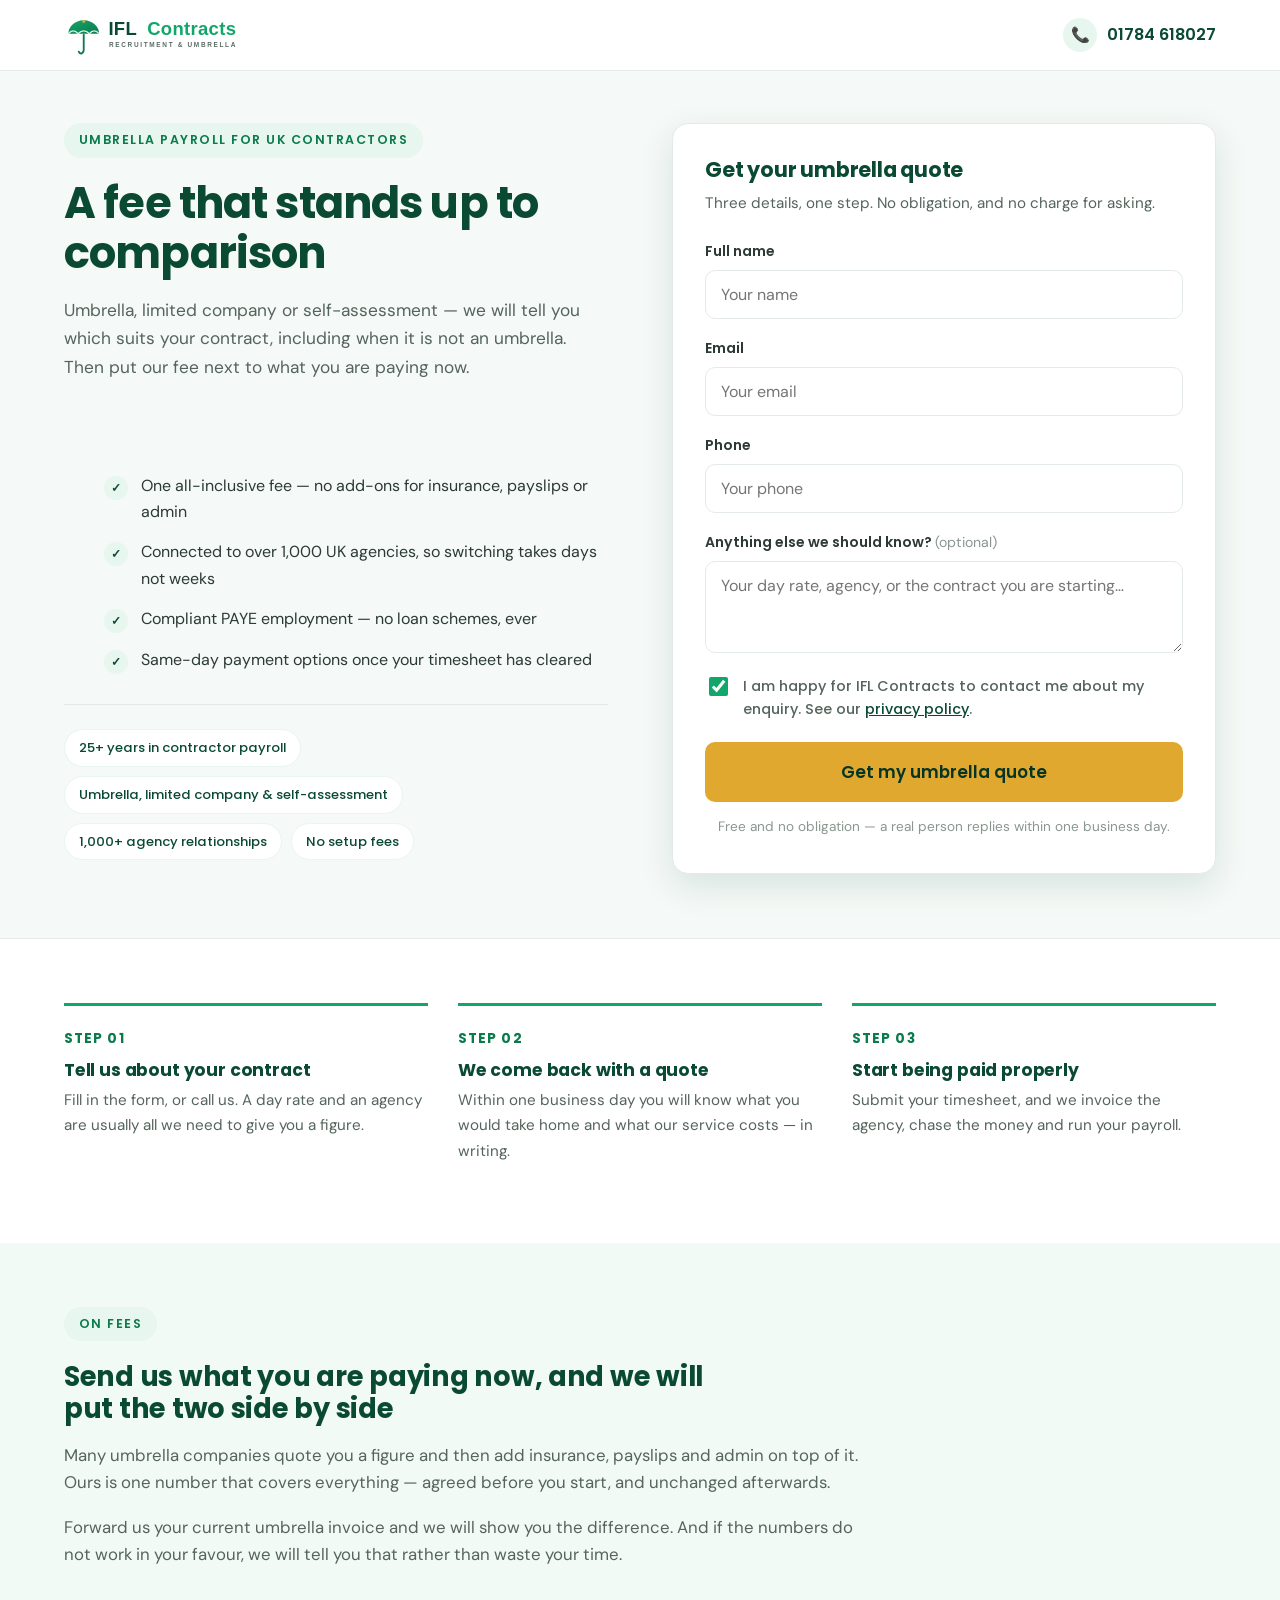
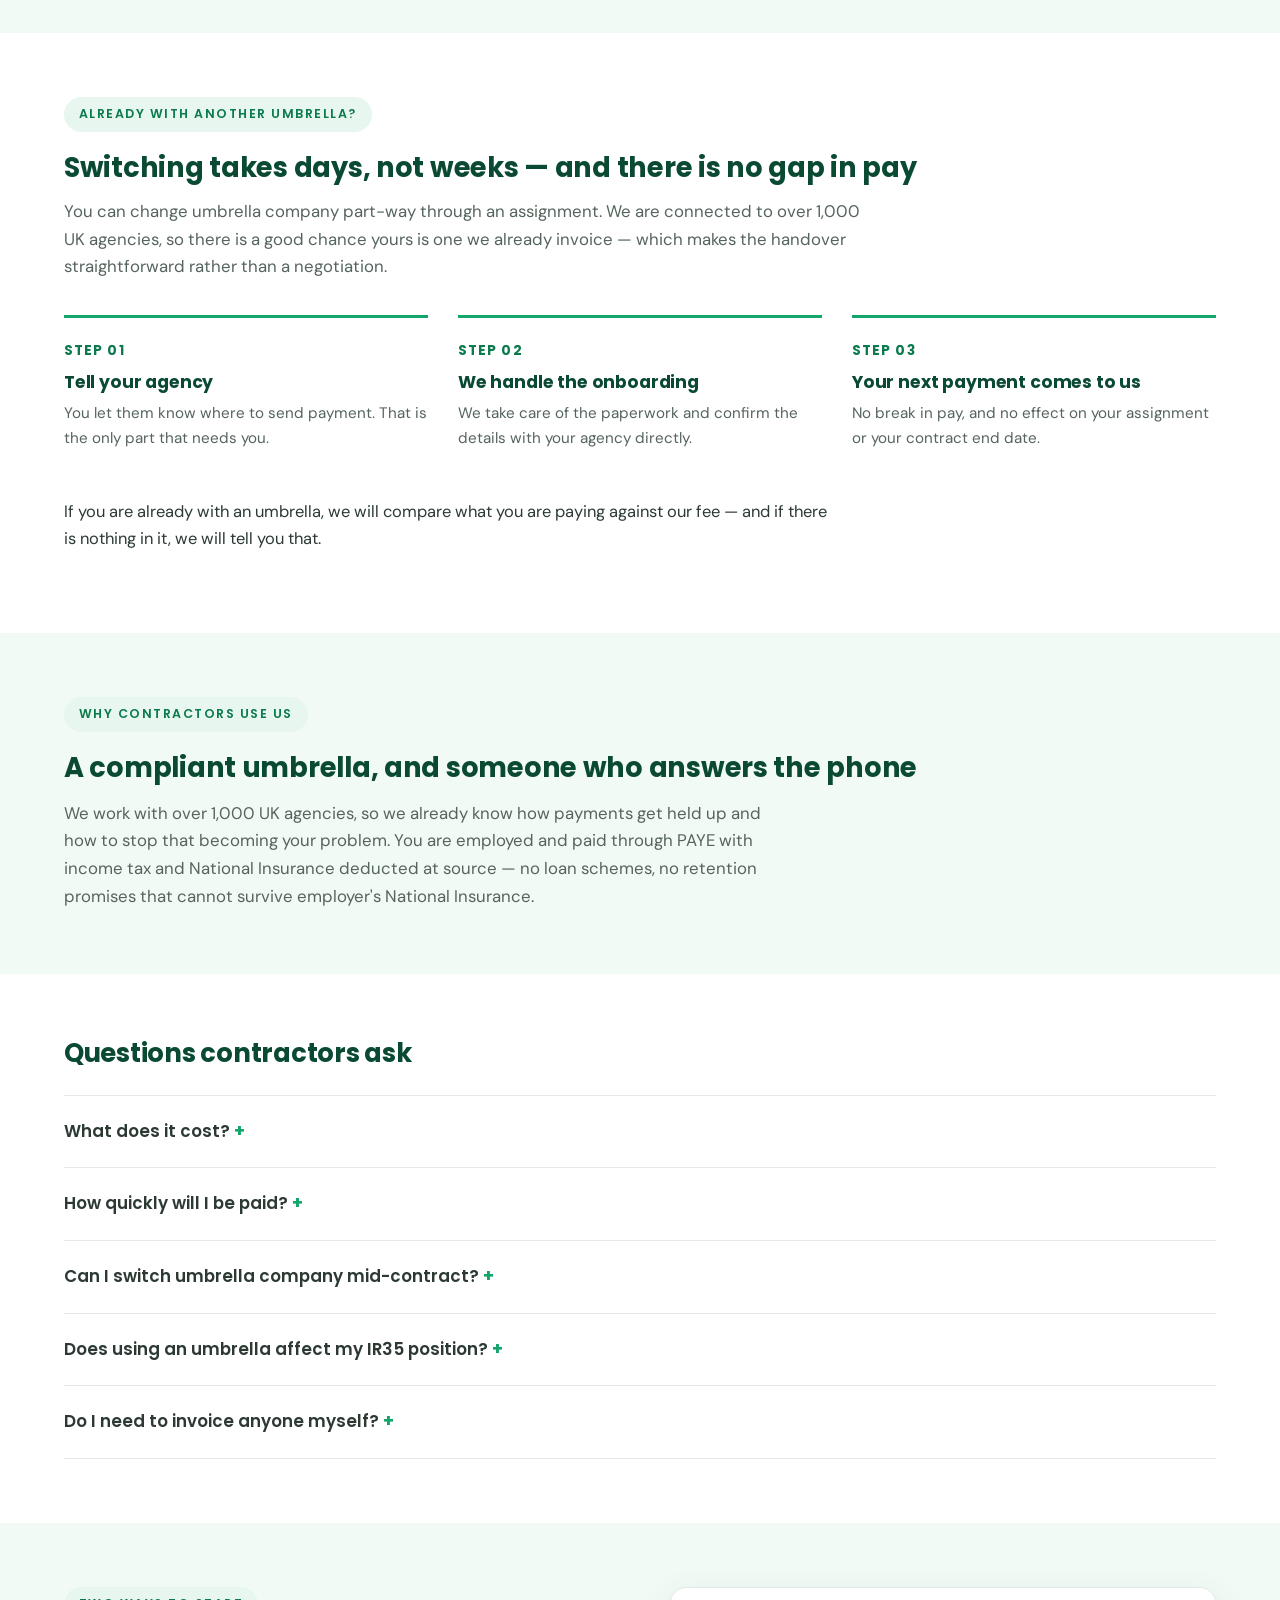
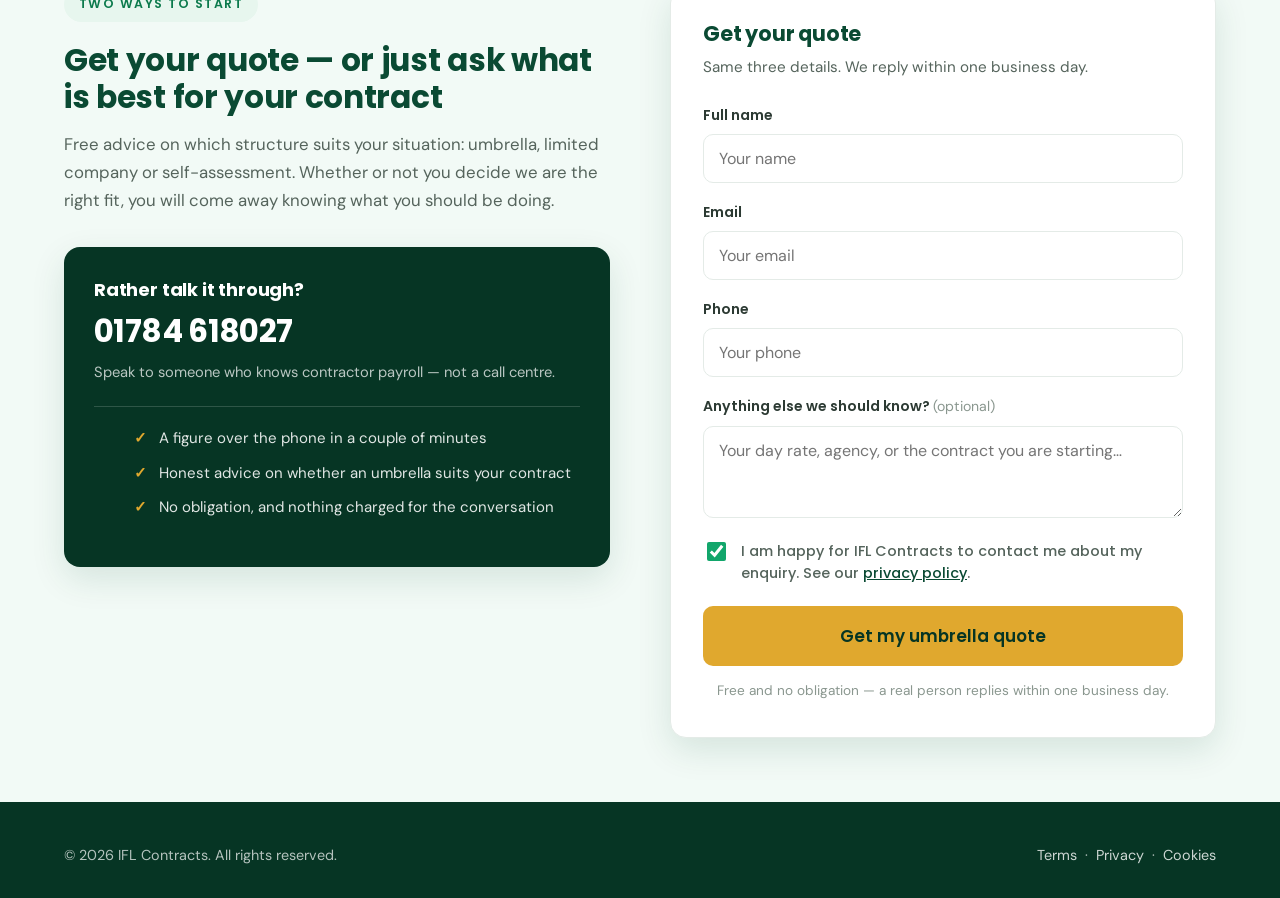
==== quote/index.html @ fcea653a "Landing page: flatten form markup to match Find Umbrella wizard (labels and inputs as direct childre" ====
<!DOCTYPE html>
<html lang="en-GB">
<head>
  <meta charset="UTF-8">
  <!-- Google tag (gtag.js) -->
  <script async src="https://www.googletagmanager.com/gtag/js?id=AW-18496074339"></script>
  <script>
    window.dataLayer = window.dataLayer || [];
    function gtag(){dataLayer.push(arguments);}
    gtag('js', new Date());
    gtag('config', 'AW-18496074339');
  </script>
  <meta name="viewport" content="width=device-width, initial-scale=1.0">
  <title>Get a Quote | Umbrella Payroll for Contractors | IFL Contracts</title>
  <meta name="description" content="Get a free quote for compliant umbrella payroll. Tell us about your contract and we will come back to you within one business day.">
  <!-- Paid-search landing page: kept out of the organic index so it does not
       compete with the main site, and so ad traffic is never mixed with organic. -->
  <meta name="robots" content="noindex, follow">
  <link rel="icon" href="../images/favicon.svg" type="image/svg+xml">
  <link rel="preconnect" href="https://fonts.googleapis.com">
  <link rel="preconnect" href="https://fonts.gstatic.com" crossorigin>
  <link href="https://fonts.googleapis.com/css2?family=Poppins:wght@400;500;600;700&family=DM+Sans:wght@400;500;600;700&display=swap" rel="stylesheet">
  <link rel="stylesheet" href="../css/style.css">
  <link rel="stylesheet" href="../css/quote.css">
</head>
<body>

<!-- ===== Minimal header — logo and phone only, no nav ===== -->
<header class="lp-header">
  <div class="container">
    <a href="../" aria-label="IFL Contracts">
      <img src="../images/logo.svg" alt="IFL Contracts">
    </a>
    <a href="tel:+441784618027" class="lp-call">
      <span class="dot">📞</span> 01784 618027
    </a>
  </div>
</header>

<!-- ===== Hero: copy + form ===== -->
<section class="lp-hero">
  <div class="container">

    <div class="lp-copy">
      <span class="lp-eyebrow">Umbrella payroll for UK contractors</span>
      <h1>A fee that stands up to comparison</h1>
      <p class="lp-sub">Umbrella, limited company or self-assessment — we will tell you which suits your contract, including when it is not an umbrella. Then put our fee next to what you are paying now.</p>
    </div>

    <div class="lp-form-col">
      <div class="lp-form-card">

        <div class="enq-error lp-hide" role="alert"></div>

        <div class="lp-success lp-hide" role="status">
          <div class="mark">✓</div>
          <h2>Thanks — we have got it</h2>
          <p>One of our team will be in touch within one business day with your quote.</p>
          <div class="lp-success-call">
            Need an answer sooner?<br>
            <a href="tel:+441784618027" style="font-weight:700; color:var(--green-dark);">01784 618027</a>
          </div>
        </div>

        <div class="lp-fallback lp-hide">
          <h3>Call us instead — it is quicker</h3>
          <p>We are available now and can give you a figure over the phone in a couple of minutes.</p>
          <a href="tel:+441784618027" class="lp-fallback-call">01784 618027</a>
          <p style="margin-bottom:0;"><a href="mailto:info@iflcontracts.co.uk">info@iflcontracts.co.uk</a></p>
        </div>

        <form class="enq-form" method="POST" autocomplete="on" novalidate>
          <h2>Get your umbrella quote</h2>
          <p class="lp-form-sub">Three details, one step. No obligation, and no charge for asking.</p>

          <label class="enq-label" for="q-name">Full name</label>
          <input class="enq-input" id="q-name" name="name" type="text" placeholder="Your name" autocomplete="name" aria-label="Your name" required>

          <label class="enq-label" for="q-email">Email</label>
          <input class="enq-input" id="q-email" name="email" type="email" inputmode="email" placeholder="Your email" autocomplete="email" aria-label="Your email" required>

          <label class="enq-label" for="q-phone">Phone</label>
          <input class="enq-input" id="q-phone" name="phone" type="tel" inputmode="tel" placeholder="Your phone" autocomplete="tel" aria-label="Your phone">

          <label class="enq-label" for="q-message">Anything else we should know? <span class="opt">(optional)</span></label>
          <textarea class="enq-textarea" id="q-message" name="message" rows="3" placeholder="Your day rate, agency, or the contract you are starting…"></textarea>

          <input class="enq-hp" type="text" name="website" tabindex="-1" autocomplete="off" aria-hidden="true">
          <input type="hidden" name="_t" value="">

          <label class="enq-consent">
            <input type="checkbox" name="consent" checked required>
            <span>I am happy for IFL Contracts to contact me about my enquiry. See our <a href="../privacy.html">privacy policy</a>.</span>
          </label>

          <div class="enq-turnstile" data-turnstile></div>

          <button type="submit" class="enq-submit">Get my umbrella quote</button>
          <p class="enq-note">Free and no obligation — a real person replies within one business day.</p>
        </form>

      </div>
    </div>

    <div class="lp-extra">
      <ul class="lp-points">
        <li>One all-inclusive fee — no add-ons for insurance, payslips or admin</li>
        <li>Connected to over 1,000 UK agencies, so switching takes days not weeks</li>
        <li>Compliant PAYE employment — no loan schemes, ever</li>
        <li>Same-day payment options once your timesheet has cleared</li>
      </ul>
      <div class="lp-trust">
        <span>25+ years in contractor payroll</span>
        <span>Umbrella, limited company &amp; self-assessment</span>
        <span>1,000+ agency relationships</span>
        <span>No setup fees</span>
      </div>
    </div>

  </div>
</section>

<!-- ===== How it works ===== -->
<section class="lp-section">
  <div class="container">
    <div class="lp-steps">
      <div class="lp-step">
        <div class="n">STEP 01</div>
        <h3>Tell us about your contract</h3>
        <p>Fill in the form, or call us. A day rate and an agency are usually all we need to give you a figure.</p>
      </div>
      <div class="lp-step">
        <div class="n">STEP 02</div>
        <h3>We come back with a quote</h3>
        <p>Within one business day you will know what you would take home and what our service costs — in writing.</p>
      </div>
      <div class="lp-step">
        <div class="n">STEP 03</div>
        <h3>Start being paid properly</h3>
        <p>Submit your timesheet, and we invoice the agency, chase the money and run your payroll.</p>
      </div>
    </div>
  </div>
</section>

<!-- ===== Fee comparison ===== -->
<section class="lp-section lp-section-alt">
  <div class="container">
    <span class="lp-eyebrow">On fees</span>
    <h2 style="font-size:1.7rem; margin-bottom:16px; max-width:36ch;">Send us what you are paying now, and we will put the two side by side</h2>
    <p style="font-size:1.05rem; color:var(--grey-700); max-width:68ch;">Many umbrella companies quote you a figure and then add insurance, payslips and admin on top of it. Ours is one number that covers everything — agreed before you start, and unchanged afterwards.</p>
    <p style="font-size:1.05rem; color:var(--grey-700); max-width:68ch; margin-bottom:0;">Forward us your current umbrella invoice and we will show you the difference. And if the numbers do not work in your favour, we will tell you that rather than waste your time.</p>
  </div>
</section>

<!-- ===== Switching from another umbrella ===== -->
<section class="lp-section">
  <div class="container">
    <span class="lp-eyebrow">Already with another umbrella?</span>
    <h2 style="font-size:1.7rem; margin-bottom:14px;">Switching takes days, not weeks — and there is no gap in pay</h2>
    <p style="font-size:1.05rem; color:var(--grey-700); max-width:68ch; margin-bottom:34px;">You can change umbrella company part-way through an assignment. We are connected to over 1,000 UK agencies, so there is a good chance yours is one we already invoice — which makes the handover straightforward rather than a negotiation.</p>
    <div class="lp-steps">
      <div class="lp-step">
        <div class="n">STEP 01</div>
        <h3>Tell your agency</h3>
        <p>You let them know where to send payment. That is the only part that needs you.</p>
      </div>
      <div class="lp-step">
        <div class="n">STEP 02</div>
        <h3>We handle the onboarding</h3>
        <p>We take care of the paperwork and confirm the details with your agency directly.</p>
      </div>
      <div class="lp-step">
        <div class="n">STEP 03</div>
        <h3>Your next payment comes to us</h3>
        <p>No break in pay, and no effect on your assignment or your contract end date.</p>
      </div>
    </div>
    <p style="margin-top:32px; font-size:1.03rem; color:var(--grey-900); max-width:70ch;">If you are already with an umbrella, we will compare what you are paying against our fee — and if there is nothing in it, we will tell you that.</p>
  </div>
</section>

<!-- ===== Trust ===== -->
<section class="lp-section lp-section-alt">
  <div class="container">
    <div class="lp-copy">
      <span class="lp-eyebrow">Why contractors use us</span>
      <h2 style="font-size:1.7rem; margin-bottom:16px;">A compliant umbrella, and someone who answers the phone</h2>
      <p style="font-size:1.05rem; color:var(--grey-700); max-width:60ch; margin-bottom:0;">We work with over 1,000 UK agencies, so we already know how payments get held up and how to stop that becoming your problem. You are employed and paid through PAYE with income tax and National Insurance deducted at source — no loan schemes, no retention promises that cannot survive employer's National Insurance.</p>
    </div>
  </div>
</section>

<!-- ===== FAQ ===== -->
<section class="lp-section">
  <div class="container">
    <h2 style="font-size:1.6rem; margin-bottom:26px;">Questions contractors ask</h2>
    <div class="lp-faq">
      <details>
        <summary>What does it cost?</summary>
        <div class="lp-faq-body"><p>One fee, agreed before you commit and confirmed in writing. It is deducted from the assignment value before employer costs and your payroll, and everything is included — invoicing, credit control, payroll, payslips and insurance. Nothing is billed on top.</p></div>
      </details>
      <details>
        <summary>How quickly will I be paid?</summary>
        <div class="lp-faq-body"><p>Once your approved timesheet is in and funds have cleared from your agency, payroll runs. Same-day payment options are available — ask when you sign up.</p></div>
      </details>
      <details>
        <summary>Can I switch umbrella company mid-contract?</summary>
        <div class="lp-faq-body"><p>Yes. Nothing stops you changing provider part-way through an assignment. You tell your agency where to send payment, we handle the onboarding, and there is no gap in your pay.</p></div>
      </details>
      <details>
        <summary>Does using an umbrella affect my IR35 position?</summary>
        <div class="lp-faq-body"><p>No. Your status is decided by the end client and the working practices of the assignment. Because you are paid through PAYE as an employee, the disguised remuneration exposure IR35 targets does not arise. Read more on our <a href="../umbrella.html">umbrella page</a>.</p></div>
      </details>
      <details>
        <summary>Do I need to invoice anyone myself?</summary>
        <div class="lp-faq-body"><p>No. We raise the invoices on your agency, allocate the payments when they arrive, and chase anything overdue. Submitting a timesheet is the extent of your admin.</p></div>
      </details>
    </div>
  </div>
</section>

<!-- ===== Bottom conversion: form and phone as equal options ===== -->
<section class="lp-section lp-section-alt" id="get-quote">
  <div class="container">
    <div class="lp-cta-grid">

      <div class="lp-cta-copy">
        <span class="lp-eyebrow">Two ways to start</span>
        <h2>Get your quote — or just ask what is best for your contract</h2>
        <p>Free advice on which structure suits your situation: umbrella, limited company or self-assessment. Whether or not you decide we are the right fit, you will come away knowing what you should be doing.</p>

        <div class="lp-call-panel">
          <h3>Rather talk it through?</h3>
          <a href="tel:+441784618027" class="lp-call-big">01784 618027</a>
          <p class="lp-call-note">Speak to someone who knows contractor payroll — not a call centre.</p>
          <ul>
            <li>A figure over the phone in a couple of minutes</li>
            <li>Honest advice on whether an umbrella suits your contract</li>
            <li>No obligation, and nothing charged for the conversation</li>
          </ul>
        </div>
      </div>

      <div class="lp-form-col">
        <div class="lp-form-card">

          <div class="enq-error lp-hide" role="alert"></div>

          <div class="lp-success lp-hide" role="status">
            <div class="mark">✓</div>
            <h2>Thanks — we have got it</h2>
            <p>One of our team will be in touch within one business day with your quote.</p>
            <div class="lp-success-call">
              Need an answer sooner?<br>
              <a href="tel:+441784618027" style="font-weight:700; color:var(--green-dark);">01784 618027</a>
            </div>
          </div>

          <div class="lp-fallback lp-hide">
            <h3>Call us instead — it is quicker</h3>
            <p>We are available now and can give you a figure over the phone in a couple of minutes.</p>
            <a href="tel:+441784618027" class="lp-fallback-call">01784 618027</a>
            <p style="margin-bottom:0;"><a href="mailto:info@iflcontracts.co.uk">info@iflcontracts.co.uk</a></p>
          </div>

          <form class="enq-form" method="POST" autocomplete="on" novalidate>
            <h2>Get your quote</h2>
            <p class="lp-form-sub">Same three details. We reply within one business day.</p>

            <label class="enq-label" for="cq-name">Full name</label>
            <input class="enq-input" id="cq-name" name="name" type="text" placeholder="Your name" autocomplete="name" aria-label="Your name" required>

            <label class="enq-label" for="cq-email">Email</label>
            <input class="enq-input" id="cq-email" name="email" type="email" inputmode="email" placeholder="Your email" autocomplete="email" aria-label="Your email" required>

            <label class="enq-label" for="cq-phone">Phone</label>
            <input class="enq-input" id="cq-phone" name="phone" type="tel" inputmode="tel" placeholder="Your phone" autocomplete="tel" aria-label="Your phone">

            <label class="enq-label" for="cq-message">Anything else we should know? <span class="opt">(optional)</span></label>
            <textarea class="enq-textarea" id="cq-message" name="message" rows="3" placeholder="Your day rate, agency, or the contract you are starting…"></textarea>

            <input class="enq-hp" type="text" name="website" tabindex="-1" autocomplete="off" aria-hidden="true">
            <input type="hidden" name="_t" value="">

            <label class="enq-consent">
              <input type="checkbox" name="consent" checked required>
              <span>I am happy for IFL Contracts to contact me about my enquiry. See our <a href="../privacy.html">privacy policy</a>.</span>
            </label>

            <div class="enq-turnstile" data-turnstile></div>

            <button type="submit" class="enq-submit">Get my umbrella quote</button>
            <p class="enq-note">Free and no obligation — a real person replies within one business day.</p>
          </form>

        </div>
      </div>

    </div>
  </div>
</section>

<!-- ===== Footer (minimal) ===== -->
<footer class="lp-footer">
  <div class="container">
    <div>© <span id="lpYear">2026</span> IFL Contracts. All rights reserved.</div>
    <div>
      <a href="../terms.html">Terms</a> &nbsp;·&nbsp;
      <a href="../privacy.html">Privacy</a> &nbsp;·&nbsp;
      <a href="../privacy.html#cookies">Cookies</a>
    </div>
  </div>
</footer>

<script src="../js/quote.js"></script>
</body>
</html>
---- css/style.css ----
/* IFL Contracts — Umbrella Company Solutions — shared stylesheet */

/* ---------- Reset & base ---------- */
*, *::before, *::after { box-sizing: border-box; }
html { scroll-behavior: smooth; }
body {
  margin: 0;
  font-family: 'DM Sans', -apple-system, BlinkMacSystemFont, 'Segoe UI', Roboto, sans-serif;
  font-size: 16px;
  line-height: 1.65;
  color: #253029;
  background: #ffffff;
  -webkit-font-smoothing: antialiased;
}

img { max-width: 100%; display: block; }
a { color: var(--green); text-decoration: none; }
a:hover { text-decoration: underline; }

h1, h2, h3, h4, h5, h6 {
  font-family: 'Poppins', 'Segoe UI', -apple-system, sans-serif;
  font-weight: 700;
  letter-spacing: -0.01em;
  margin: 0 0 0.6em;
  line-height: 1.18;
  color: var(--green-dark);
}
h1 { font-size: clamp(2.1rem, 4.6vw, 3.4rem); letter-spacing: -0.02em; }
h2 { font-size: clamp(1.7rem, 3vw, 2.3rem); }
h3 { font-size: 1.25rem; }
p { margin: 0 0 1em; }

:root {
  --green: #12A66B;
  --green-dark: #0A4A33;
  --green-deep: #063524;
  --green-mid: #0B7A4C;
  --green-light: #E7F6EE;
  --green-tint: #F2FAF6;
  --gold: #E0A82E;
  --gold-dark: #B9861A;
  --black: #253029;
  --grey-900: #2c3a33;
  --grey-700: #55645c;
  --grey-500: #8a978f;
  --grey-200: #e4ebe7;
  --grey-100: #f2f6f4;
  --bg-soft: #f5f9f7;
  --max-w: 1200px;
  --shadow-sm: 0 2px 10px rgba(10,74,51,0.06);
  --shadow-md: 0 12px 34px rgba(10,74,51,0.12);
  --shadow-lg: 0 20px 55px rgba(10,74,51,0.16);
  --radius: 16px;
  --radius-sm: 10px;
}

.container { max-width: var(--max-w); margin: 0 auto; padding: 0 24px; }
.container-narrow { max-width: 820px; margin: 0 auto; padding: 0 24px; }

/* ---------- Top bar ---------- */
.topbar {
  background: var(--green-deep);
  color: #fff;
  font-size: 0.85rem;
  padding: 9px 0;
}
.topbar .container { display: flex; justify-content: space-between; align-items: center; gap: 16px; flex-wrap: wrap; }
.topbar a { color: #fff; }
.topbar a:hover { color: var(--gold); text-decoration: none; }
.topbar .links { display: flex; gap: 20px; flex-wrap: wrap; }
.topbar .links span { opacity: 0.9; }

/* ---------- Header / Nav ---------- */
.site-header {
  background: rgba(255,255,255,0.92);
  backdrop-filter: saturate(160%) blur(8px);
  border-bottom: 1px solid var(--grey-200);
  position: sticky;
  top: 0;
  z-index: 50;
  box-shadow: var(--shadow-sm);
}
.site-header .container {
  display: flex;
  align-items: center;
  justify-content: space-between;
  padding-top: 12px;
  padding-bottom: 12px;
  gap: 24px;
}
.brand { display: flex; align-items: center; gap: 12px; }
.brand img { height: 50px; width: auto; }

.main-nav { display: flex; align-items: center; gap: 4px; }
.main-nav a {
  color: var(--grey-900);
  font-family: 'Poppins', sans-serif;
  font-weight: 500;
  font-size: 0.95rem;
  padding: 10px 15px;
  border-radius: 999px;
  text-decoration: none;
  transition: color .15s, background .15s;
}
.main-nav a:hover, .main-nav a.active {
  color: var(--green-mid);
  background: var(--green-light);
}
.nav-cta {
  background: var(--green);
  color: #fff !important;
  padding: 10px 22px !important;
  box-shadow: 0 6px 16px rgba(18,166,107,0.28);
}
.nav-cta:hover { background: var(--green-mid) !important; }

.nav-toggle {
  display: none;
  background: none;
  border: 0;
  cursor: pointer;
  padding: 8px;
}
.nav-toggle span {
  display: block;
  width: 26px;
  height: 3px;
  border-radius: 3px;
  background: var(--green-dark);
  margin: 5px 0;
  transition: .2s;
}

@media (max-width: 900px) {
  .nav-toggle { display: block; }
  .main-nav {
    position: absolute;
    top: 100%;
    left: 0; right: 0;
    background: #fff;
    flex-direction: column;
    align-items: stretch;
    padding: 10px 16px 18px;
    border-bottom: 1px solid var(--grey-200);
    box-shadow: var(--shadow-md);
    display: none;
  }
  .main-nav.open { display: flex; }
  .main-nav a { padding: 14px 14px; border-radius: var(--radius-sm); }
  .nav-cta { text-align: center; }
}

/* ---------- Buttons ---------- */
.btn {
  display: inline-block;
  background: var(--green);
  color: #fff;
  padding: 14px 30px;
  font-family: 'Poppins', sans-serif;
  font-weight: 600;
  font-size: 0.98rem;
  border: 2px solid var(--green);
  border-radius: 999px;
  cursor: pointer;
  transition: all 0.18s ease;
  text-decoration: none;
  box-shadow: 0 8px 22px rgba(18,166,107,0.22);
}
.btn:hover { background: var(--green-mid); border-color: var(--green-mid); text-decoration: none; transform: translateY(-2px); }
.btn-outline { background: transparent; color: var(--green-dark); box-shadow: none; }
.btn-outline:hover { background: var(--green-dark); color: #fff; border-color: var(--green-dark); }
.btn-light { background: #fff; color: var(--green-dark); border-color: #fff; }
.btn-light:hover { background: var(--green-light); border-color: var(--green-light); color: var(--green-dark); }
.btn-gold { background: var(--gold); border-color: var(--gold); color: #3a2c05; box-shadow: 0 8px 22px rgba(224,168,46,0.32); }
.btn-gold:hover { background: var(--gold-dark); border-color: var(--gold-dark); color: #fff; }

/* ---------- Hero ---------- */
.hero {
  position: relative;
  background:
    radial-gradient(1100px 500px at 85% -10%, rgba(18,166,107,0.35), transparent 60%),
    linear-gradient(150deg, var(--green-deep) 0%, var(--green-dark) 55%, var(--green-mid) 130%);
  color: #fff;
  padding: 96px 0 104px;
  overflow: hidden;
}
.hero::after {
  content: '';
  position: absolute;
  right: -80px; top: -80px;
  width: 380px; height: 380px;
  background: radial-gradient(circle, rgba(224,168,46,0.18), transparent 70%);
  border-radius: 50%;
}
.hero .container { position: relative; z-index: 1; }
.hero h1 { color: #fff; max-width: 860px; }
.hero p.lead { font-size: 1.2rem; max-width: 720px; opacity: 0.95; margin-bottom: 32px; }
.hero .actions { display: flex; gap: 14px; flex-wrap: wrap; }
.hero .hero-note { margin-top: 26px; font-size: 0.95rem; opacity: 0.9; display: flex; align-items: center; gap: 10px; flex-wrap: wrap; }
.hero .hero-note strong { color: var(--gold); }

/* Hero highlight pills */
.hero-pills { display: flex; flex-wrap: wrap; gap: 10px; margin-top: 30px; }
.hero-pills span {
  background: rgba(255,255,255,0.12);
  border: 1px solid rgba(255,255,255,0.22);
  border-radius: 999px;
  padding: 8px 16px;
  font-size: 0.9rem;
  font-weight: 500;
}
.hero-pills span::before { content: '✓ '; color: var(--gold); font-weight: 700; }

/* ---------- Sections ---------- */
section { padding: 74px 0; }
.section-soft { background: var(--bg-soft); }
.section-tint { background: var(--green-tint); }
.section-dark { background: var(--green-dark); color: #fff; }
.section-dark h1, .section-dark h2, .section-dark h3, .section-dark h4 { color: #fff; }
.section-title { text-align: center; margin-bottom: 14px; }
.section-sub { text-align: center; color: var(--grey-700); max-width: 720px; margin: 0 auto 50px; }
.section-dark .section-sub { color: rgba(255,255,255,0.85); }

.eyebrow {
  display: inline-block;
  font-family: 'Poppins', sans-serif;
  font-weight: 600;
  text-transform: uppercase;
  letter-spacing: 2.5px;
  color: var(--green);
  font-size: 0.8rem;
  margin-bottom: 12px;
}
.section-dark .eyebrow { color: var(--gold); }

/* ---------- Grids ---------- */
.grid { display: grid; gap: 26px; }
.grid-3 { grid-template-columns: repeat(3, 1fr); }
.grid-4 { grid-template-columns: repeat(4, 1fr); }
.grid-2 { grid-template-columns: repeat(2, 1fr); }
@media (max-width: 900px) { .grid-3, .grid-4 { grid-template-columns: repeat(2, 1fr); } }
@media (max-width: 600px) { .grid-3, .grid-4, .grid-2 { grid-template-columns: 1fr; } }

/* Service / feature card */
.card {
  background: #fff;
  border: 1px solid var(--grey-200);
  border-radius: var(--radius);
  padding: 30px;
  transition: transform 0.18s ease, box-shadow 0.18s ease;
}
.card:hover { transform: translateY(-4px); box-shadow: var(--shadow-md); }
.card .icon {
  width: 54px; height: 54px;
  border-radius: 14px;
  background: linear-gradient(145deg, var(--green-light), #d6efe1);
  color: var(--green-mid);
  display: flex; align-items: center; justify-content: center;
  margin-bottom: 18px;
}
.card h3 { color: var(--green-dark); }
.card p { color: var(--grey-700); margin-bottom: 0; }

/* Stats */
.stats {
  display: grid;
  grid-template-columns: repeat(4, 1fr);
  gap: 30px;
  text-align: center;
}
.stat .num {
  font-family: 'Poppins', sans-serif;
  font-weight: 700;
  font-size: 3rem;
  color: #fff;
  line-height: 1;
  margin-bottom: 6px;
}
.stat .num span { color: var(--gold); }
.stat .label { text-transform: uppercase; letter-spacing: 1.5px; font-size: 0.82rem; opacity: 0.88; }
@media (max-width: 700px) { .stats { grid-template-columns: repeat(2, 1fr); gap: 26px; } }

/* ---------- Service pathways (home hub) ---------- */
.pathways { display: grid; grid-template-columns: repeat(2, 1fr); gap: 28px; }
@media (max-width: 760px) { .pathways { grid-template-columns: 1fr; } }
.pathway {
  position: relative;
  border-radius: var(--radius);
  overflow: hidden;
  min-height: 380px;
  display: flex;
  color: #fff;
  box-shadow: var(--shadow-md);
  transition: transform 0.18s ease, box-shadow 0.18s ease;
}
.pathway:hover { transform: translateY(-4px); box-shadow: var(--shadow-lg); }
.pathway img { position: absolute; inset: 0; width: 100%; height: 100%; object-fit: cover; }
.pathway .pathway-body {
  position: relative;
  z-index: 1;
  padding: 38px;
  display: flex;
  flex-direction: column;
  justify-content: flex-end;
  width: 100%;
  background: linear-gradient(180deg, rgba(6,53,36,0.15) 0%, rgba(6,37,26,0.90) 76%);
}
.pathway h3 { color: #fff; font-size: 1.7rem; margin-bottom: 8px; }
.pathway p { opacity: 0.95; margin-bottom: 20px; }
.pathway .tag {
  align-self: flex-start;
  background: rgba(224,168,46,0.22);
  border: 1px solid rgba(224,168,46,0.5);
  color: #ffe6ad;
  border-radius: 999px;
  padding: 6px 15px;
  font-family: 'Poppins', sans-serif;
  font-weight: 600;
  font-size: 0.76rem;
  letter-spacing: 1px;
  text-transform: uppercase;
  margin-bottom: 16px;
}
.pathway .pathway-links { display: flex; gap: 10px; flex-wrap: wrap; }

/* Audience split (two side-by-side panels) */
.audience { display: grid; grid-template-columns: repeat(2, 1fr); gap: 26px; }
@media (max-width: 760px) { .audience { grid-template-columns: 1fr; } }
.audience .panel {
  background: #fff;
  border: 1px solid var(--grey-200);
  border-top: 4px solid var(--green);
  border-radius: var(--radius);
  padding: 32px;
}
.audience .panel h3 { color: var(--green-dark); }
.audience .panel .tick-list li { border-bottom-color: var(--grey-100); }

/* Benefit / feature with check */
.feature {
  display: flex;
  gap: 16px;
  align-items: flex-start;
  background: #fff;
  border: 1px solid var(--grey-200);
  border-radius: var(--radius);
  padding: 24px;
}
.feature .check {
  flex-shrink: 0;
  width: 40px; height: 40px;
  border-radius: 50%;
  background: var(--green-light);
  color: var(--green-mid);
  display: flex; align-items: center; justify-content: center;
  font-weight: 700;
}
.feature h4 { color: var(--green-dark); margin: 2px 0 6px; font-family: 'Poppins', sans-serif; }
.feature p { color: var(--grey-700); margin: 0; font-size: 0.95rem; }

/* Steps (how it works) */
.steps { display: grid; grid-template-columns: repeat(4, 1fr); gap: 24px; counter-reset: step; }
@media (max-width: 900px) { .steps { grid-template-columns: repeat(2, 1fr); } }
@media (max-width: 520px) { .steps { grid-template-columns: 1fr; } }
.step {
  background: #fff;
  border: 1px solid var(--grey-200);
  border-radius: var(--radius);
  padding: 30px 26px;
  position: relative;
}
.step .n {
  width: 46px; height: 46px;
  border-radius: 50%;
  background: var(--green);
  color: #fff;
  font-family: 'Poppins', sans-serif;
  font-weight: 700;
  font-size: 1.2rem;
  display: flex; align-items: center; justify-content: center;
  margin-bottom: 18px;
  box-shadow: 0 8px 18px rgba(18,166,107,0.28);
}
.step h4 { color: var(--green-dark); font-family: 'Poppins', sans-serif; margin-bottom: 8px; }
.step p { color: var(--grey-700); margin: 0; font-size: 0.95rem; }

/* Fee highlight */
.fee-band {
  background: linear-gradient(135deg, var(--green-dark), var(--green-mid));
  color: #fff;
  border-radius: var(--radius);
  padding: 46px 40px;
  display: grid;
  grid-template-columns: 1fr 1fr;
  gap: 24px;
  box-shadow: var(--shadow-lg);
}
@media (max-width: 760px) { .fee-band { grid-template-columns: 1fr; text-align: center; } }
.fee-band h2 { color: #fff; }
.fee-item { text-align: center; }
.fee-item .amount { font-family: 'Poppins', sans-serif; font-weight: 700; font-size: 3.2rem; line-height: 1; color: #fff; }
.fee-item .amount span { color: var(--gold); }
.fee-item .per { text-transform: uppercase; letter-spacing: 2px; font-size: 0.85rem; opacity: 0.9; margin-top: 8px; }

/* Testimonials */
.testimonial {
  background: #fff;
  padding: 32px;
  border-radius: var(--radius);
  border: 1px solid var(--grey-200);
  position: relative;
}
.testimonial::before {
  content: '\201C';
  position: absolute;
  top: 10px; right: 24px;
  font-family: Georgia, serif;
  font-size: 4rem;
  color: var(--green-light);
  line-height: 1;
}
.testimonial p.quote { font-size: 1.05rem; color: var(--grey-900); }
.testimonial .author { font-family: 'Poppins', sans-serif; font-weight: 600; color: var(--green-dark); }
.testimonial .role { font-size: 0.85rem; color: var(--grey-500); }

/* CTA banner */
.cta-banner {
  background:
    radial-gradient(700px 300px at 15% 120%, rgba(224,168,46,0.20), transparent 60%),
    linear-gradient(135deg, var(--green-deep), var(--green-mid));
  color: #fff;
  padding: 66px 0;
  text-align: center;
}
.cta-banner h2 { color: #fff; }
.cta-banner p { max-width: 640px; margin: 0 auto 28px; opacity: 0.92; }
.cta-banner .actions { display: flex; justify-content: center; gap: 14px; flex-wrap: wrap; }

/* ---------- Page header ---------- */
.page-header {
  background:
    radial-gradient(800px 360px at 90% -20%, rgba(18,166,107,0.4), transparent 60%),
    linear-gradient(140deg, var(--green-deep), var(--green-dark) 70%, var(--green-mid));
  color: #fff;
  padding: 74px 0 62px;
  text-align: center;
}
.page-header h1 { color: #fff; margin-bottom: 12px; }
.page-header p { opacity: 0.92; max-width: 720px; margin: 0 auto; }
.breadcrumb { font-size: 0.82rem; color: rgba(255,255,255,0.82); margin-bottom: 16px; text-transform: uppercase; letter-spacing: 2px; }
.breadcrumb a { color: rgba(255,255,255,0.92); }

/* ---------- Content grid ---------- */
.content-grid {
  display: grid;
  grid-template-columns: 1fr 1fr;
  gap: 52px;
  align-items: center;
}
.content-grid img { width: 100%; border-radius: var(--radius); box-shadow: var(--shadow-md); }
@media (max-width: 820px) { .content-grid { grid-template-columns: 1fr; gap: 32px; } }

.value-prop { display: flex; align-items: flex-start; gap: 16px; margin-bottom: 22px; }
.value-prop .num {
  font-family: 'Poppins', sans-serif;
  font-weight: 700;
  font-size: 1.6rem;
  color: var(--green);
  line-height: 1;
  flex-shrink: 0;
  width: 46px; height: 46px;
  border-radius: 12px;
  background: var(--green-light);
  display: flex; align-items: center; justify-content: center;
}
.value-prop h4 { font-family: 'Poppins', sans-serif; color: var(--green-dark); margin: 6px 0 6px; }
.value-prop p { color: var(--grey-700); margin: 0; }

/* Tick list */
.tick-list { list-style: none; padding: 0; margin: 0; }
.tick-list li { position: relative; padding: 10px 0 10px 34px; border-bottom: 1px dashed var(--grey-200); color: var(--grey-700); }
.tick-list li::before {
  content: '✓';
  position: absolute; left: 0; top: 10px;
  width: 22px; height: 22px;
  background: var(--green-light);
  color: var(--green-mid);
  border-radius: 50%;
  display: flex; align-items: center; justify-content: center;
  font-size: 0.75rem; font-weight: 700;
}

/* ---------- Pricing cards ---------- */
.pricing-grid { display: grid; grid-template-columns: repeat(3, 1fr); gap: 26px; align-items: stretch; }
@media (max-width: 900px) { .pricing-grid { grid-template-columns: 1fr; max-width: 460px; margin: 0 auto; } }
.price-card {
  background: #fff;
  border: 1px solid var(--grey-200);
  border-radius: var(--radius);
  padding: 36px 30px;
  display: flex;
  flex-direction: column;
  box-shadow: var(--shadow-sm);
}
.price-card.featured { border: 2px solid var(--green); position: relative; box-shadow: var(--shadow-md); }
.price-card.featured::before {
  content: 'Most Popular';
  position: absolute;
  top: -14px; left: 50%;
  transform: translateX(-50%);
  background: var(--gold);
  color: #3a2c05;
  padding: 5px 16px;
  border-radius: 999px;
  font-family: 'Poppins', sans-serif;
  font-weight: 600;
  letter-spacing: 0.5px;
  font-size: 0.75rem;
}
.price-card h3 { color: var(--green-dark); }
.price-card .price {
  font-family: 'Poppins', sans-serif;
  font-weight: 700;
  font-size: 2.8rem;
  color: var(--green-dark);
  line-height: 1;
  margin: 18px 0 4px;
}
.price-card .price small { font-size: 0.95rem; color: var(--grey-500); font-weight: 500; }
.price-card .price-note { color: var(--grey-500); font-size: 0.9rem; margin-bottom: 8px; }
.price-card ul { list-style: none; padding: 0; margin: 20px 0; flex-grow: 1; }
.price-card ul li { padding: 9px 0; border-bottom: 1px dashed var(--grey-200); font-size: 0.95rem; color: var(--grey-700); }
.price-card ul li::before { content: '✓'; color: var(--green); font-weight: bold; margin-right: 10px; }
.price-card ul li.no::before { content: '✗'; color: var(--grey-500); }
.price-card ul li.no { color: var(--grey-500); }

/* ---------- FAQ / accordion ---------- */
.faq { max-width: 820px; margin: 0 auto; }
.faq-item {
  background: #fff;
  border: 1px solid var(--grey-200);
  border-radius: var(--radius-sm);
  margin-bottom: 12px;
  overflow: hidden;
}
.faq-item summary {
  cursor: pointer;
  padding: 20px 24px;
  font-family: 'Poppins', sans-serif;
  font-weight: 600;
  color: var(--green-dark);
  list-style: none;
  display: flex;
  justify-content: space-between;
  align-items: center;
  gap: 16px;
}
.faq-item summary::-webkit-details-marker { display: none; }
.faq-item summary::after { content: '+'; font-size: 1.5rem; color: var(--green); font-weight: 400; transition: transform .2s; }
.faq-item[open] summary::after { transform: rotate(45deg); }
.faq-item .faq-body { padding: 0 24px 20px; color: var(--grey-700); }
.faq-item .faq-body p { margin: 0; }

/* ---------- Forms ---------- */
form .field { margin-bottom: 18px; }
form label {
  display: block;
  margin-bottom: 6px;
  font-family: 'Poppins', sans-serif;
  font-weight: 500;
  font-size: 0.9rem;
  color: var(--grey-900);
}
form input[type=text],
form input[type=email],
form input[type=tel],
form select,
form textarea {
  width: 100%;
  padding: 13px 15px;
  border: 1px solid var(--grey-200);
  border-radius: var(--radius-sm);
  font-size: 1rem;
  font-family: inherit;
  background: #fff;
  color: var(--black);
}
form input:focus, form select:focus, form textarea:focus {
  outline: 0;
  border-color: var(--green);
  box-shadow: 0 0 0 3px rgba(18,166,107,0.16);
}
form textarea { min-height: 150px; resize: vertical; }

/* ---------- Contact rows ---------- */
.contact-row {
  display: flex;
  gap: 16px;
  padding: 18px 0;
  border-bottom: 1px solid var(--grey-200);
}
.contact-row .icon {
  width: 46px; height: 46px;
  border-radius: 12px;
  background: var(--green-light);
  color: var(--green-mid);
  display: flex; align-items: center; justify-content: center;
  flex-shrink: 0;
  font-size: 1.15rem;
}
.contact-row strong { display: block; font-family: 'Poppins', sans-serif; color: var(--green-dark); }
.contact-row span { color: var(--grey-700); font-size: 0.95rem; }

/* ---------- Alert ---------- */
.alert {
  background: var(--green-light);
  border-left: 4px solid var(--green);
  border-radius: var(--radius-sm);
  padding: 16px 20px;
  margin: 20px 0;
  color: var(--green-dark);
}

/* ---------- Logo strip ---------- */
.trust-strip { padding: 34px 0; border-bottom: 1px solid var(--grey-200); }
.trust-strip .container { display: flex; align-items: center; justify-content: center; gap: 14px 42px; flex-wrap: wrap; }
.trust-strip span {
  font-family: 'Poppins', sans-serif;
  font-weight: 600;
  color: var(--grey-500);
  font-size: 0.95rem;
  display: flex; align-items: center; gap: 8px;
}
.trust-strip span::before { content: '★'; color: var(--gold); }

/* ---------- Legal pages ---------- */
.legal h2 { margin-top: 34px; }
.legal h3 { margin-top: 22px; color: var(--grey-900); font-family: 'Poppins', sans-serif; }
.legal ul, .legal ol { padding-left: 22px; color: var(--grey-700); }
.legal ul li, .legal ol li { margin-bottom: 6px; }
.legal table { width: 100%; border-collapse: collapse; margin: 20px 0; }
.legal th, .legal td { padding: 10px; border: 1px solid var(--grey-200); text-align: left; vertical-align: top; }
.legal th { background: var(--green-light); color: var(--green-dark); font-family: 'Poppins', sans-serif; }

/* ---------- Footer ---------- */
.site-footer {
  background: #06251A;
  color: #c5d6cd;
  padding: 62px 0 0;
  font-size: 0.92rem;
}
.site-footer .container { display: grid; grid-template-columns: 2fr 1fr 1fr 1.3fr; gap: 36px; }
@media (max-width: 820px) { .site-footer .container { grid-template-columns: 1fr 1fr; } }
@media (max-width: 500px) { .site-footer .container { grid-template-columns: 1fr; } }
.site-footer h4 {
  color: #fff;
  font-family: 'Poppins', sans-serif;
  font-size: 0.98rem;
  letter-spacing: 0.5px;
  margin-bottom: 18px;
}
.site-footer a { color: #c5d6cd; text-decoration: none; }
.site-footer a:hover { color: var(--gold); text-decoration: none; }
.site-footer ul { list-style: none; padding: 0; margin: 0; }
.site-footer ul li { margin-bottom: 8px; }
.footer-brand img { height: 58px; background: #fff; padding: 10px 14px; border-radius: 12px; margin-bottom: 18px; }
.footer-brand p { color: #9fb6ab; max-width: 320px; }
.footer-bottom {
  margin-top: 44px;
  padding: 22px 0;
  border-top: 1px solid #143a2b;
  text-align: center;
  font-size: 0.82rem;
  color: #7f998d;
}
.footer-bottom .container {
  display: flex;
  justify-content: space-between;
  align-items: center;
  flex-wrap: wrap;
  gap: 12px;
}
.footer-bottom a { color: #a9c0b6; }

/* ---------- Utilities ---------- */
.text-center { text-align: center; }
.mt-40 { margin-top: 40px; }
.lead-in { font-size: 1.12rem; color: var(--grey-700); }

/* Print */
@media print {
  .site-header, .site-footer, .topbar, .cta-banner { display: none; }
  body { color: #000; }
}
---- css/quote.css ----
/* ============================================================
   IFL Contracts — Google Ads landing page styles
   Loaded after css/style.css, so it reuses the same tokens.

   Deliberately separate from style.css: this page has its own
   layout rules (no main nav, form-led) and keeping them apart
   means the rest of the site can't be affected by changes here.
   ============================================================ */

/* ---------- Minimal header — logo + phone, no nav ---------- */
.lp-header {
  background: #fff;
  border-bottom: 1px solid var(--grey-200);
  padding: 14px 0;
  position: sticky;
  top: 0;
  z-index: 50;
}
.lp-header .container {
  display: flex;
  align-items: center;
  justify-content: space-between;
  gap: 20px;
}
.lp-header img { height: 42px; width: auto; }
.lp-call {
  display: inline-flex;
  align-items: center;
  gap: 10px;
  font-family: 'Poppins', sans-serif;
  font-weight: 600;
  font-size: 1.02rem;
  color: var(--green-dark);
  white-space: nowrap;
}
.lp-call:hover { color: var(--green); text-decoration: none; }
.lp-call .dot {
  width: 34px; height: 34px;
  border-radius: 50%;
  background: var(--green-light);
  color: var(--green-dark);
  display: flex;
  align-items: center;
  justify-content: center;
  font-size: 0.95rem;
  flex: 0 0 34px;
}

/* ---------- Hero: copy left, form right ---------- */
.lp-hero {
  background: var(--bg-soft);
  padding: 52px 0 64px;
  border-bottom: 1px solid var(--grey-200);
}
/* Grid areas keep the form high on mobile: copy, then form, then
   the supporting bullets — rather than the form being pushed down
   beneath a long list of selling points. */
.lp-hero .container {
  display: grid;
  grid-template-columns: 1fr 1fr;
  grid-template-areas:
    "copy  form"
    "extra form";
  column-gap: clamp(32px, 5vw, 64px);
  row-gap: 34px;
  align-items: start;
}
/* Scoped to .lp-hero on purpose: an unscoped `grid-area: form` leaks into
   any other grid that reuses these classes and creates a stray implicit
   track, collapsing the layout. */
.lp-hero .lp-copy { grid-area: copy; }
.lp-hero .lp-form-col { grid-area: form; }
.lp-hero .lp-extra { grid-area: extra; }
.lp-eyebrow {
  display: inline-block;
  font-family: 'Poppins', sans-serif;
  font-weight: 600;
  font-size: 0.78rem;
  letter-spacing: 0.12em;
  text-transform: uppercase;
  color: var(--green-mid);
  background: var(--green-light);
  padding: 7px 15px;
  border-radius: 999px;
  margin-bottom: 20px;
}
.lp-hero h1 {
  font-size: clamp(1.9rem, 3.6vw, 2.7rem);
  line-height: 1.16;
  margin-bottom: 18px;
}
.lp-hero .lp-sub {
  font-size: 1.08rem;
  color: var(--grey-700);
  line-height: 1.65;
  margin-bottom: 28px;
  max-width: 46ch;
}
.lp-points { list-style: none; display: grid; gap: 14px; margin-bottom: 30px; }
.lp-points li {
  display: flex;
  gap: 13px;
  align-items: flex-start;
  font-size: 1rem;
  color: var(--grey-900);
}
.lp-points li::before {
  content: "✓";
  flex: 0 0 24px;
  height: 24px;
  border-radius: 50%;
  background: var(--green-light);
  color: var(--green-dark);
  font-size: 0.76rem;
  font-weight: 700;
  display: flex;
  align-items: center;
  justify-content: center;
  margin-top: 3px;
}

/* Trust strip */
.lp-trust {
  display: flex;
  flex-wrap: wrap;
  gap: 9px;
  padding-top: 24px;
  border-top: 1px solid var(--grey-200);
}
.lp-trust span {
  font-family: 'Poppins', sans-serif;
  font-size: 0.82rem;
  font-weight: 500;
  color: var(--green-dark);
  background: #fff;
  border: 1px solid var(--green-light);
  padding: 7px 14px;
  border-radius: 999px;
}

/* ---------- The form card ---------- */
.lp-form-card {
  background: #fff;
  border: 1px solid var(--grey-200);
  border-radius: var(--radius);
  box-shadow: var(--shadow-md);
  padding: 34px 32px;
}
.lp-form-card h2 {
  font-size: 1.3rem;
  margin-bottom: 8px;
}
.lp-form-card .lp-form-sub {
  font-size: 0.95rem;
  color: var(--grey-700);
  margin-bottom: 24px;
}

/* Labels are siblings of their control, and every control is a flat child of
   the form. This mirrors the Find Umbrella wizard, which is the version Chrome
   fills in one action — grouping the fields inside wrapper elements made Chrome
   treat them as separate sections and fill them one at a time. */
.enq-label {
  display: block;
  font-family: 'Poppins', sans-serif;
  font-weight: 600;
  font-size: 0.88rem;
  color: var(--grey-900);
  margin-bottom: 7px;
}
.enq-label .opt {
  font-weight: 400;
  color: var(--grey-500);
  font-family: 'DM Sans', sans-serif;
}
.enq-input,
.enq-textarea {
  display: block;
  width: 100%;
  font-family: 'DM Sans', sans-serif;
  font-size: 1rem;
  color: var(--grey-900);
  background: #fff;
  border: 1.5px solid var(--grey-200);
  border-radius: var(--radius-sm);
  padding: 13px 15px;
  margin-bottom: 18px;
  transition: border-color .18s ease, box-shadow .18s ease;
}
.enq-textarea { resize: vertical; min-height: 92px; }
.enq-input:focus,
.enq-textarea:focus {
  outline: none;
  border-color: var(--green);
  box-shadow: 0 0 0 4px var(--green-light);
}

/* Consent */
.enq-consent {
  display: flex;
  gap: 12px;
  align-items: flex-start;
  margin: 22px 0;
  font-size: 0.9rem;
  color: var(--grey-700);
  line-height: 1.55;
}
.enq-consent input { width: 19px; height: 19px; flex: 0 0 19px; margin-top: 2px; accent-color: var(--green); }
.enq-consent a { color: var(--green-dark); text-decoration: underline; }

/* Spam trap — hidden from humans, visible to naive bots */
.enq-hp {
  position: absolute;
  left: -9999px;
  width: 1px;
  height: 1px;
  overflow: hidden;
}

/* Cloudflare Turnstile host — collapses when no widget is mounted */
.enq-turnstile { margin: 20px 0 4px; }
.enq-turnstile:empty { display: none; }

.enq-submit {
  width: 100%;
  font-family: 'Poppins', sans-serif;
  font-weight: 600;
  font-size: 1.05rem;
  padding: 17px 24px;
  border: 0;
  border-radius: var(--radius-sm);
  background: var(--gold);
  color: var(--green-deep);
  cursor: pointer;
  transition: background .18s ease, transform .14s ease;
}
.enq-submit:hover { background: var(--gold-dark); color: #fff; }
.enq-submit:active { transform: translateY(1px); }
.enq-submit:disabled { opacity: .65; cursor: default; transform: none; }

.enq-note {
  font-size: 0.85rem;
  color: var(--grey-500);
  text-align: center;
  margin: 14px 0 0;
}

/* Validation error */
.enq-error {
  background: #fdf0ef;
  border: 1px solid #f3cdc9;
  border-left: 4px solid #c0392b;
  border-radius: var(--radius-sm);
  padding: 15px 18px;
  font-size: 0.93rem;
  color: #8c2318;
  margin-bottom: 20px;
}

/* Success state */
.lp-success { text-align: center; padding: 16px 0 8px; }
.lp-success .mark {
  width: 66px; height: 66px;
  border-radius: 50%;
  background: var(--green-light);
  color: var(--green-dark);
  font-size: 1.8rem;
  display: flex;
  align-items: center;
  justify-content: center;
  margin: 0 auto 20px;
}
.lp-success h2 { margin-bottom: 12px; }
.lp-success p { font-size: 1rem; color: var(--grey-700); }
.lp-success .lp-success-call {
  margin-top: 24px;
  padding-top: 22px;
  border-top: 1px solid var(--grey-200);
  font-size: 0.95rem;
  color: var(--grey-700);
}

/* Unconfigured / failure fallback — never leave a paid click stranded */
.lp-fallback {
  background: #fffaf0;
  border: 1px solid #f2e2c0;
  border-left: 4px solid var(--gold);
  border-radius: var(--radius-sm);
  padding: 22px 24px;
}
.lp-fallback h3 { font-size: 1.05rem; margin-bottom: 10px; }
.lp-fallback p { font-size: 0.95rem; color: var(--grey-700); margin-bottom: 16px; }
.lp-fallback a.lp-fallback-call {
  display: block;
  font-family: 'Poppins', sans-serif;
  font-weight: 700;
  font-size: 1.3rem;
  color: var(--green-dark);
  margin-bottom: 6px;
}

/* ---------- Lower sections ---------- */
.lp-section { padding: 64px 0; }
.lp-section-alt { background: var(--green-tint); }
.lp-steps { display: grid; grid-template-columns: repeat(3, 1fr); gap: 30px; }
.lp-step { padding-top: 22px; border-top: 3px solid var(--green); }
.lp-step .n {
  font-family: 'Poppins', sans-serif;
  font-weight: 700;
  color: var(--green-mid);
  font-size: 0.85rem;
  letter-spacing: 0.08em;
  margin-bottom: 10px;
}
.lp-step h3 { font-size: 1.08rem; margin-bottom: 8px; }
.lp-step p { font-size: 0.95rem; color: var(--grey-700); }

.lp-faq { border-top: 1px solid var(--grey-200); }
.lp-faq details { border-bottom: 1px solid var(--grey-200); }
.lp-faq summary {
  font-family: 'Poppins', sans-serif;
  font-weight: 600;
  font-size: 1.05rem;
  color: var(--grey-900);
  padding: 22px 0;
  cursor: pointer;
  list-style: none;
}
.lp-faq summary::-webkit-details-marker { display: none; }
.lp-faq summary::after { content: " +"; color: var(--green); font-weight: 700; }
.lp-faq details[open] summary::after { content: " −"; }
.lp-faq .lp-faq-body { padding: 0 0 24px; max-width: 72ch; }
.lp-faq .lp-faq-body p { font-size: 0.98rem; color: var(--grey-700); }

/* ---------- Minimal footer ---------- */
.lp-footer {
  background: var(--green-deep);
  color: rgba(255, 255, 255, 0.7);
  padding: 42px 0 30px;
  font-size: 0.9rem;
}
.lp-footer .container {
  display: flex;
  flex-wrap: wrap;
  gap: 18px 32px;
  align-items: center;
  justify-content: space-between;
}
.lp-footer a { color: rgba(255, 255, 255, 0.8); }
.lp-footer a:hover { color: #fff; }

/* Hidden helper */
.lp-hide { display: none !important; }

/* ---------- Responsive ---------- */
@media (max-width: 940px) {
  .lp-hero .container {
    grid-template-columns: 1fr;
    grid-template-areas: "copy" "form" "extra";
    row-gap: 32px;
  }
  .lp-hero { padding: 40px 0 52px; }
  .lp-steps { grid-template-columns: 1fr; gap: 24px; }
}

@media (max-width: 620px) {
  .lp-header img { height: 34px; }
  .lp-call { font-size: 0.95rem; }
  .lp-call .dot { display: none; }
  .lp-form-card { padding: 26px 22px; }
  .lp-section { padding: 48px 0; }
}

/* ============================================================
   Bottom conversion block — form and phone as equal options
   ============================================================ */
.lp-cta-grid {
  display: grid;
  grid-template-columns: 1fr 1fr;
  gap: clamp(32px, 5vw, 60px);
  align-items: start;
}
.lp-cta-copy h2 { font-size: clamp(1.5rem, 2.6vw, 1.95rem); margin-bottom: 16px; }
.lp-cta-copy > p { font-size: 1.05rem; color: var(--grey-700); margin-bottom: 0; }

/* Prominent call panel — a first-class option, not a footnote */
.lp-call-panel {
  background: var(--green-deep);
  border-radius: var(--radius);
  padding: 32px 30px;
  margin-top: 32px;
  box-shadow: var(--shadow-md);
}
.lp-call-panel h3 {
  color: #fff;
  font-size: 1.12rem;
  margin-bottom: 14px;
}
.lp-call-panel a.lp-call-big {
  display: inline-block;
  font-family: 'Poppins', sans-serif;
  font-weight: 700;
  font-size: clamp(1.6rem, 2.6vw, 1.95rem);
  color: #fff;
  letter-spacing: -0.02em;
  line-height: 1.1;
}
.lp-call-panel a.lp-call-big:hover { color: var(--gold); text-decoration: none; }
.lp-call-panel .lp-call-note {
  font-size: 0.92rem;
  color: rgba(255, 255, 255, 0.72);
  margin: 10px 0 0;
}
.lp-call-panel ul {
  list-style: none;
  display: grid;
  gap: 11px;
  margin-top: 22px;
  padding-top: 20px;
  border-top: 1px solid rgba(255, 255, 255, 0.16);
}
.lp-call-panel li {
  display: flex;
  gap: 12px;
  font-size: 0.94rem;
  color: rgba(255, 255, 255, 0.88);
  line-height: 1.55;
}
.lp-call-panel li::before {
  content: "✓";
  color: var(--gold);
  font-weight: 700;
  flex: 0 0 auto;
}

@media (max-width: 940px) {
  .lp-cta-grid { grid-template-columns: 1fr; gap: 34px; }
}
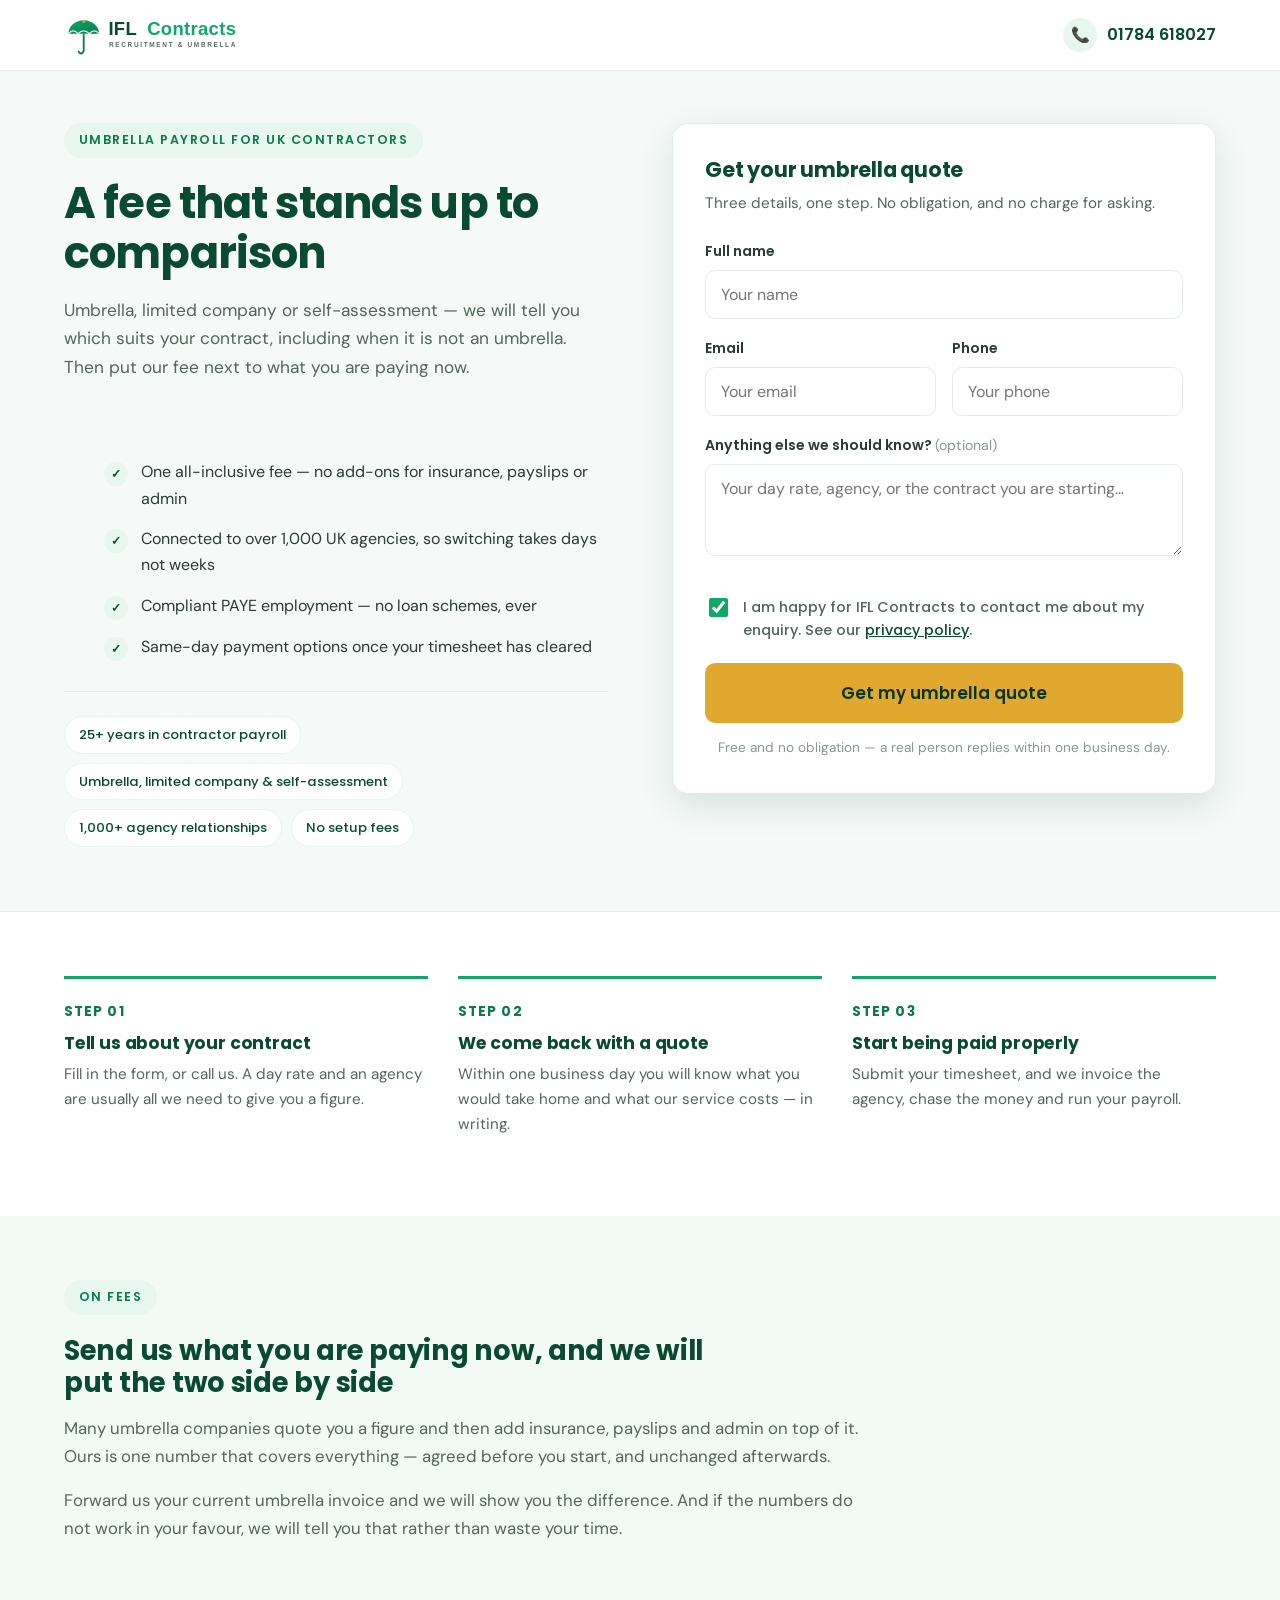
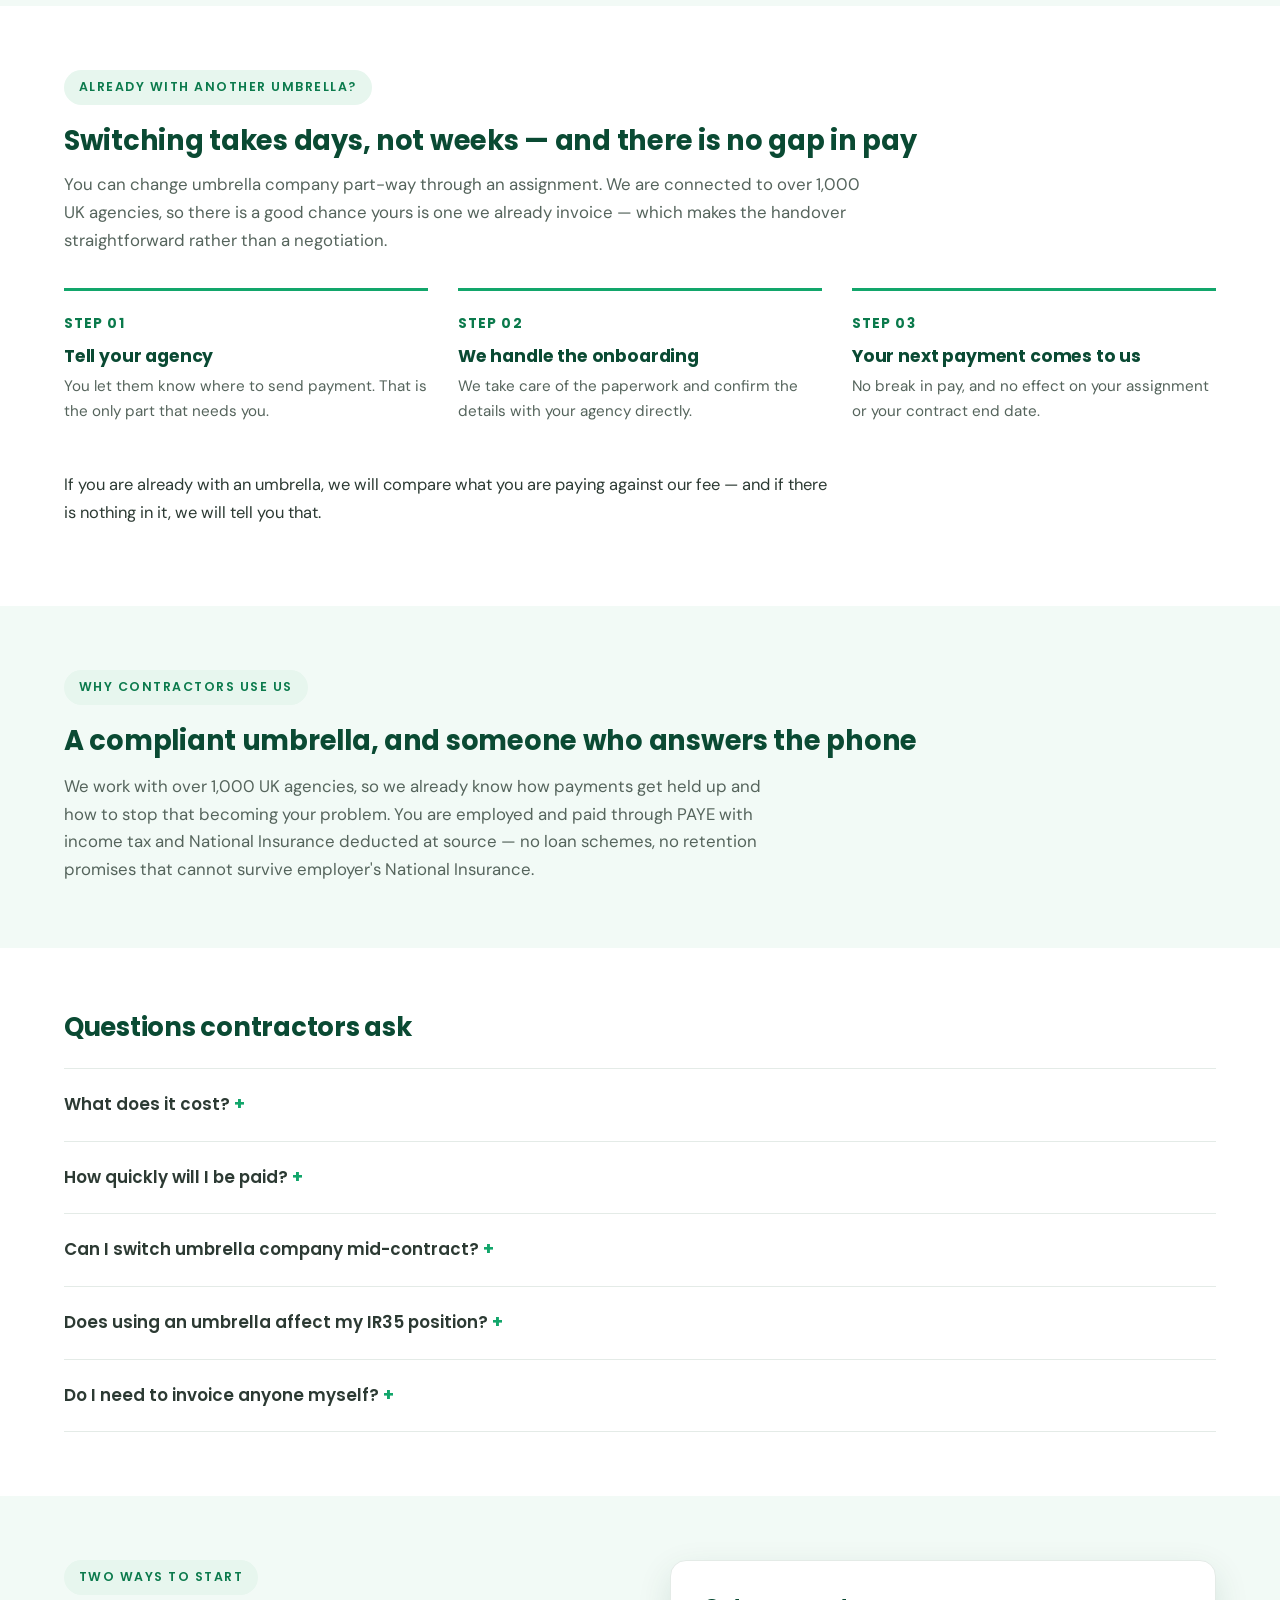
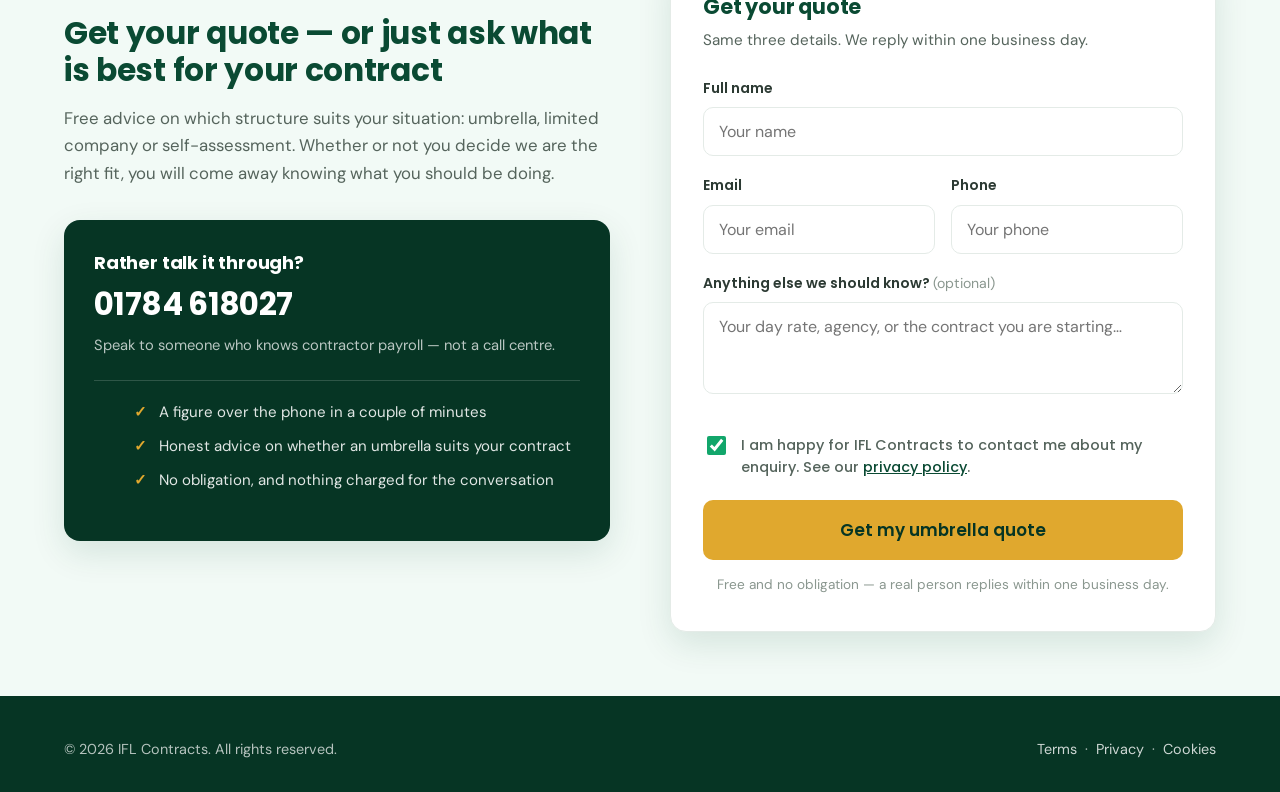
==== commit bc21517c: "Landing page: email/phone back on one row via CSS grid on the form (no wrapper div)" ====
--- a/quote/index.html
+++ b/quote/index.html
@@ -76,11 +76,11 @@
           <label class="enq-label" for="q-name">Full name</label>
           <input class="enq-input" id="q-name" name="name" type="text" placeholder="Your name" autocomplete="name" aria-label="Your name" required>
 
-          <label class="enq-label" for="q-email">Email</label>
-          <input class="enq-input" id="q-email" name="email" type="email" inputmode="email" placeholder="Your email" autocomplete="email" aria-label="Your email" required>
-
-          <label class="enq-label" for="q-phone">Phone</label>
-          <input class="enq-input" id="q-phone" name="phone" type="tel" inputmode="tel" placeholder="Your phone" autocomplete="tel" aria-label="Your phone">
+          <label class="enq-label enq-half-l" for="q-email">Email</label>
+          <input class="enq-input enq-half-l" id="q-email" name="email" type="email" inputmode="email" placeholder="Your email" autocomplete="email" aria-label="Your email" required>
+
+          <label class="enq-label enq-half-r" for="q-phone">Phone</label>
+          <input class="enq-input enq-half-r" id="q-phone" name="phone" type="tel" inputmode="tel" placeholder="Your phone" autocomplete="tel" aria-label="Your phone">
 
           <label class="enq-label" for="q-message">Anything else we should know? <span class="opt">(optional)</span></label>
           <textarea class="enq-textarea" id="q-message" name="message" rows="3" placeholder="Your day rate, agency, or the contract you are starting…"></textarea>
@@ -271,11 +271,11 @@
             <label class="enq-label" for="cq-name">Full name</label>
             <input class="enq-input" id="cq-name" name="name" type="text" placeholder="Your name" autocomplete="name" aria-label="Your name" required>
 
-            <label class="enq-label" for="cq-email">Email</label>
-            <input class="enq-input" id="cq-email" name="email" type="email" inputmode="email" placeholder="Your email" autocomplete="email" aria-label="Your email" required>
-
-            <label class="enq-label" for="cq-phone">Phone</label>
-            <input class="enq-input" id="cq-phone" name="phone" type="tel" inputmode="tel" placeholder="Your phone" autocomplete="tel" aria-label="Your phone">
+            <label class="enq-label enq-half-l" for="cq-email">Email</label>
+            <input class="enq-input enq-half-l" id="cq-email" name="email" type="email" inputmode="email" placeholder="Your email" autocomplete="email" aria-label="Your email" required>
+
+            <label class="enq-label enq-half-r" for="cq-phone">Phone</label>
+            <input class="enq-input enq-half-r" id="cq-phone" name="phone" type="tel" inputmode="tel" placeholder="Your phone" autocomplete="tel" aria-label="Your phone">
 
             <label class="enq-label" for="cq-message">Anything else we should know? <span class="opt">(optional)</span></label>
             <textarea class="enq-textarea" id="cq-message" name="message" rows="3" placeholder="Your day rate, agency, or the contract you are starting…"></textarea>
--- a/css/quote.css
+++ b/css/quote.css
@@ -156,10 +156,24 @@
   margin-bottom: 24px;
 }
 
-/* Labels are siblings of their control, and every control is a flat child of
-   the form. This mirrors the Find Umbrella wizard, which is the version Chrome
-   fills in one action — grouping the fields inside wrapper elements made Chrome
-   treat them as separate sections and fill them one at a time. */
+/* Labels are siblings of their control, and every control is a flat child of the
+   form, so the form can be repeated down the page without duplicate ids.
+
+   The email/phone pair sits side by side via grid on the form itself rather
+   than a wrapper <div> — presentation only, so the DOM stays flat. */
+.enq-form {
+  display: grid;
+  grid-template-columns: 1fr 1fr;
+  column-gap: 16px;
+  /* Dense packing, so the email and phone LABELS share one row and their two
+     INPUTS share the row beneath. Without it the default cursor never
+     back-fills, and phone drifts a row down into column 2. */
+  grid-auto-flow: row dense;
+}
+.enq-form > * { grid-column: 1 / -1; }
+.enq-form > .enq-half-l { grid-column: 1; }
+.enq-form > .enq-half-r { grid-column: 2; }
+
 .enq-label {
   display: block;
   font-family: 'Poppins', sans-serif;
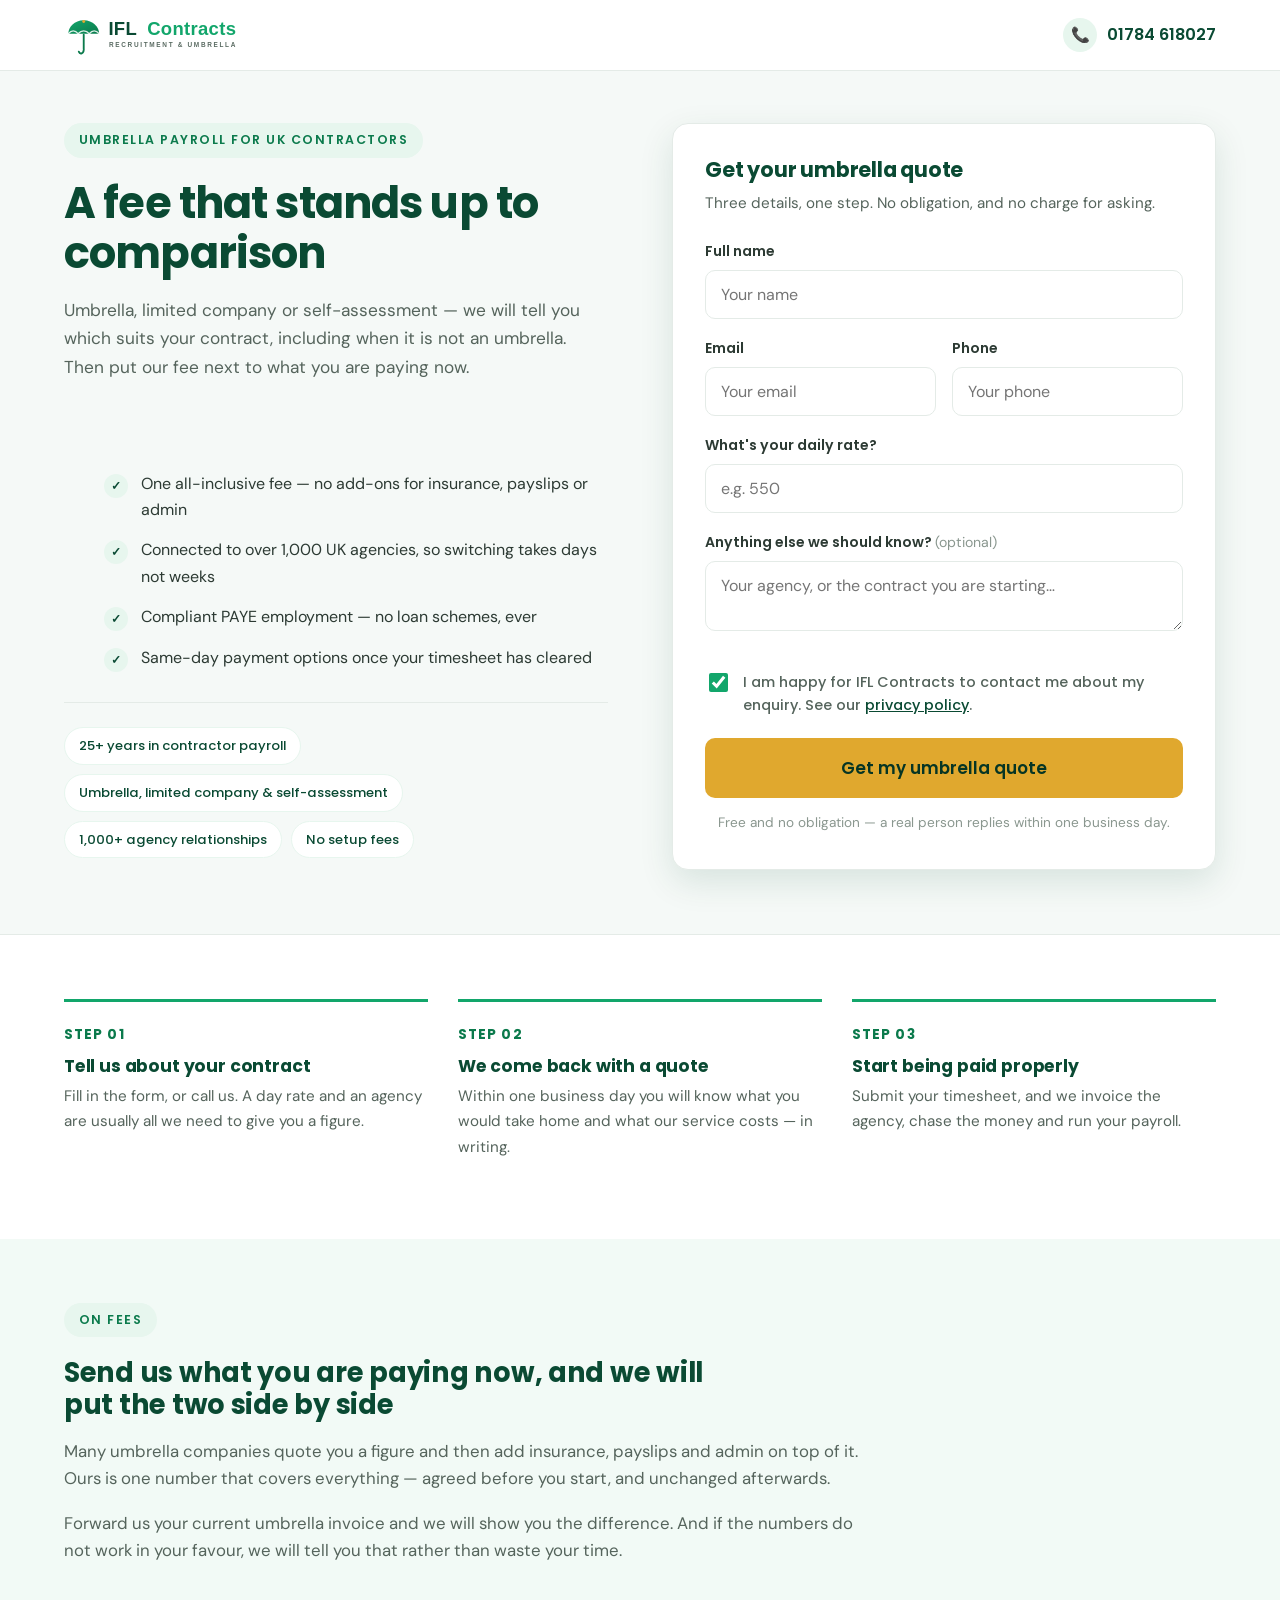
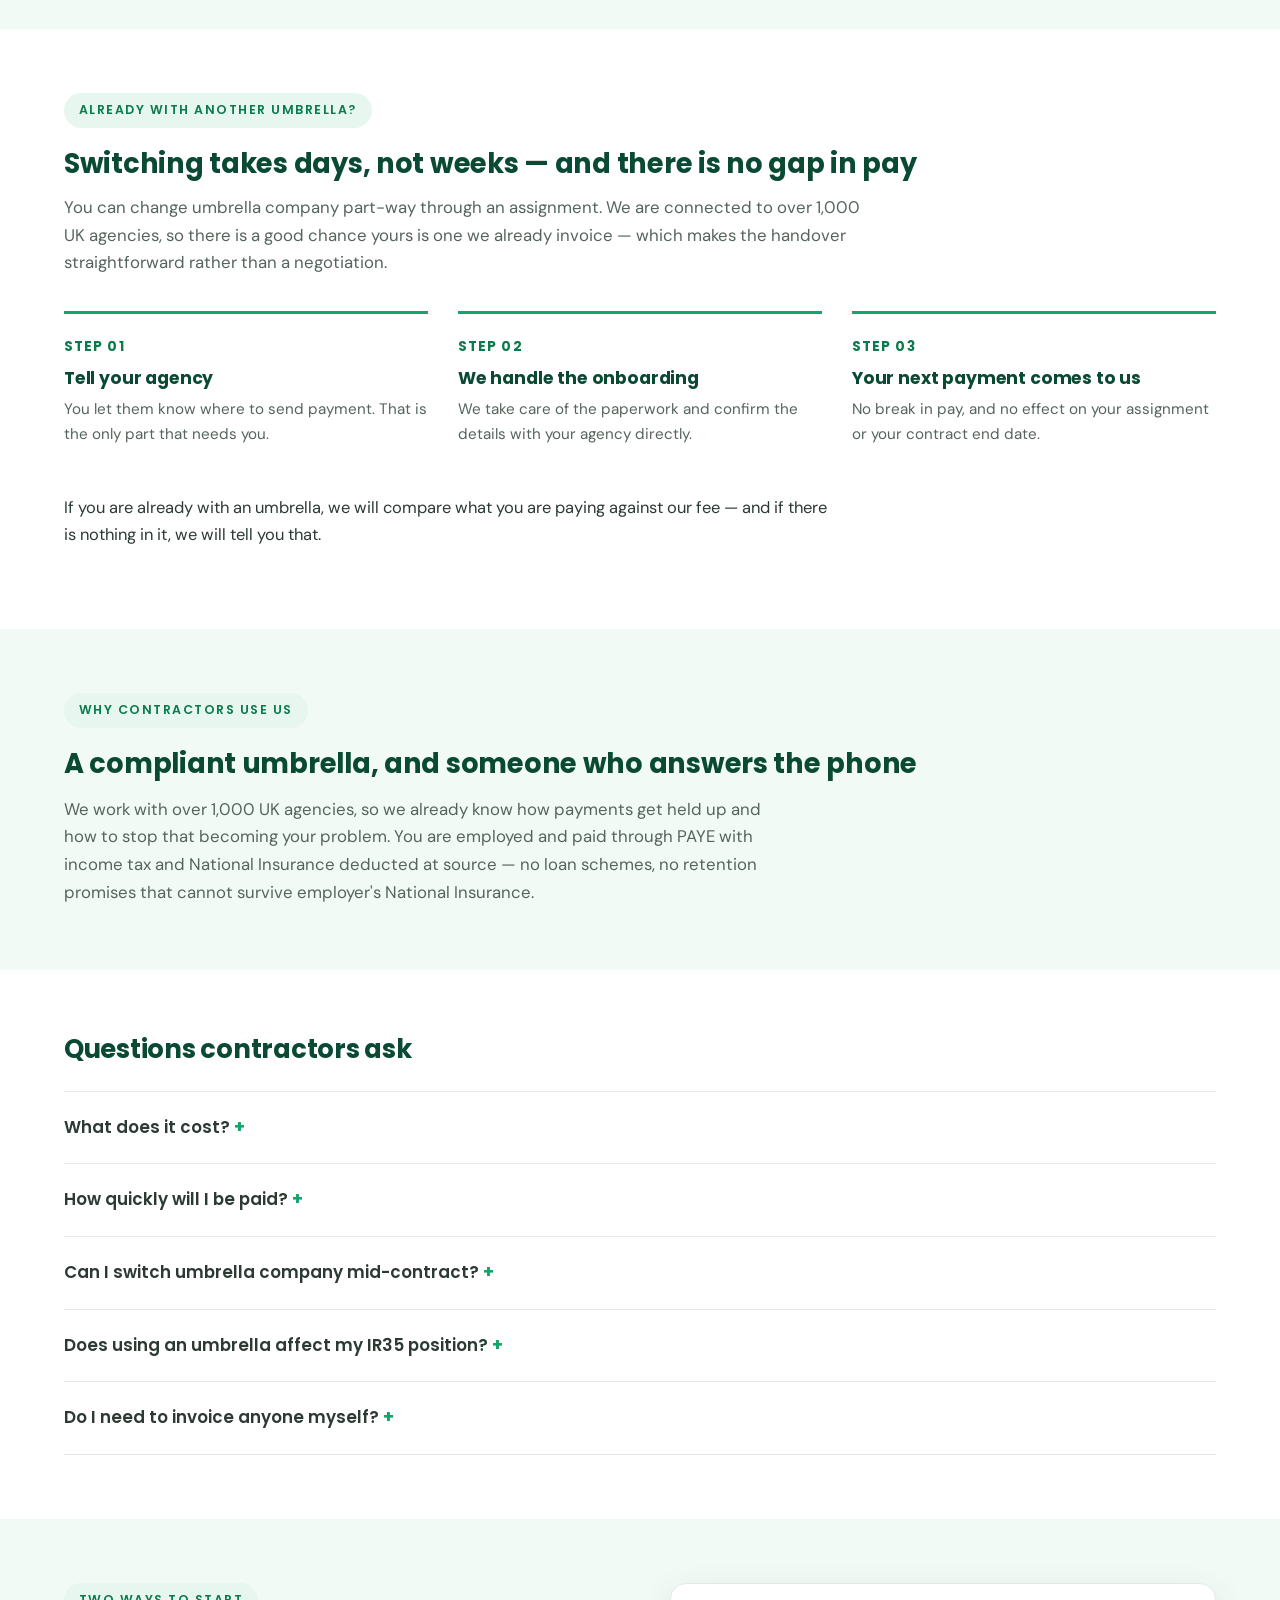
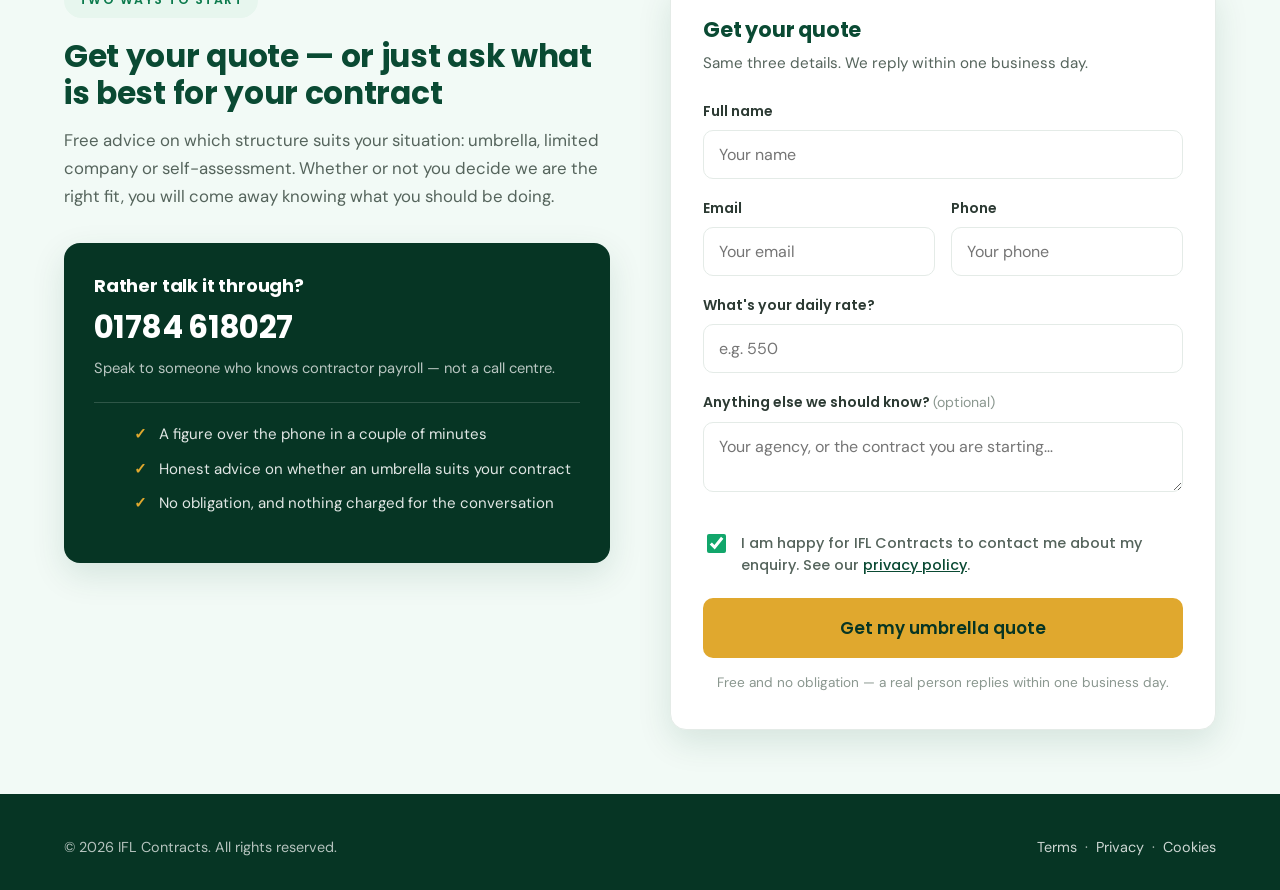
==== commit 8fdd67a3: "Landing page: add required daily rate field, compact the message textarea" ====
--- a/quote/index.html
+++ b/quote/index.html
@@ -82,8 +82,11 @@
           <label class="enq-label enq-half-r" for="q-phone">Phone</label>
           <input class="enq-input enq-half-r" id="q-phone" name="phone" type="tel" inputmode="tel" placeholder="Your phone" autocomplete="tel" aria-label="Your phone">
 
+          <label class="enq-label" for="q-rate">What's your daily rate?</label>
+          <input class="enq-input" id="q-rate" name="dayRate" type="text" inputmode="decimal" placeholder="e.g. 550" autocomplete="off" aria-label="What's your daily rate?" required>
+
           <label class="enq-label" for="q-message">Anything else we should know? <span class="opt">(optional)</span></label>
-          <textarea class="enq-textarea" id="q-message" name="message" rows="3" placeholder="Your day rate, agency, or the contract you are starting…"></textarea>
+          <textarea class="enq-textarea" id="q-message" name="message" rows="2" placeholder="Your agency, or the contract you are starting…"></textarea>
 
           <input class="enq-hp" type="text" name="website" tabindex="-1" autocomplete="off" aria-hidden="true">
           <input type="hidden" name="_t" value="">
@@ -277,8 +280,11 @@
             <label class="enq-label enq-half-r" for="cq-phone">Phone</label>
             <input class="enq-input enq-half-r" id="cq-phone" name="phone" type="tel" inputmode="tel" placeholder="Your phone" autocomplete="tel" aria-label="Your phone">
 
+            <label class="enq-label" for="cq-rate">What's your daily rate?</label>
+            <input class="enq-input" id="cq-rate" name="dayRate" type="text" inputmode="decimal" placeholder="e.g. 550" autocomplete="off" aria-label="What's your daily rate?" required>
+
             <label class="enq-label" for="cq-message">Anything else we should know? <span class="opt">(optional)</span></label>
-            <textarea class="enq-textarea" id="cq-message" name="message" rows="3" placeholder="Your day rate, agency, or the contract you are starting…"></textarea>
+            <textarea class="enq-textarea" id="cq-message" name="message" rows="2" placeholder="Your agency, or the contract you are starting…"></textarea>
 
             <input class="enq-hp" type="text" name="website" tabindex="-1" autocomplete="off" aria-hidden="true">
             <input type="hidden" name="_t" value="">
--- a/css/quote.css
+++ b/css/quote.css
@@ -201,7 +201,7 @@
   margin-bottom: 18px;
   transition: border-color .18s ease, box-shadow .18s ease;
 }
-.enq-textarea { resize: vertical; min-height: 92px; }
+.enq-textarea { resize: vertical; min-height: 62px; }
 .enq-input:focus,
 .enq-textarea:focus {
   outline: none;
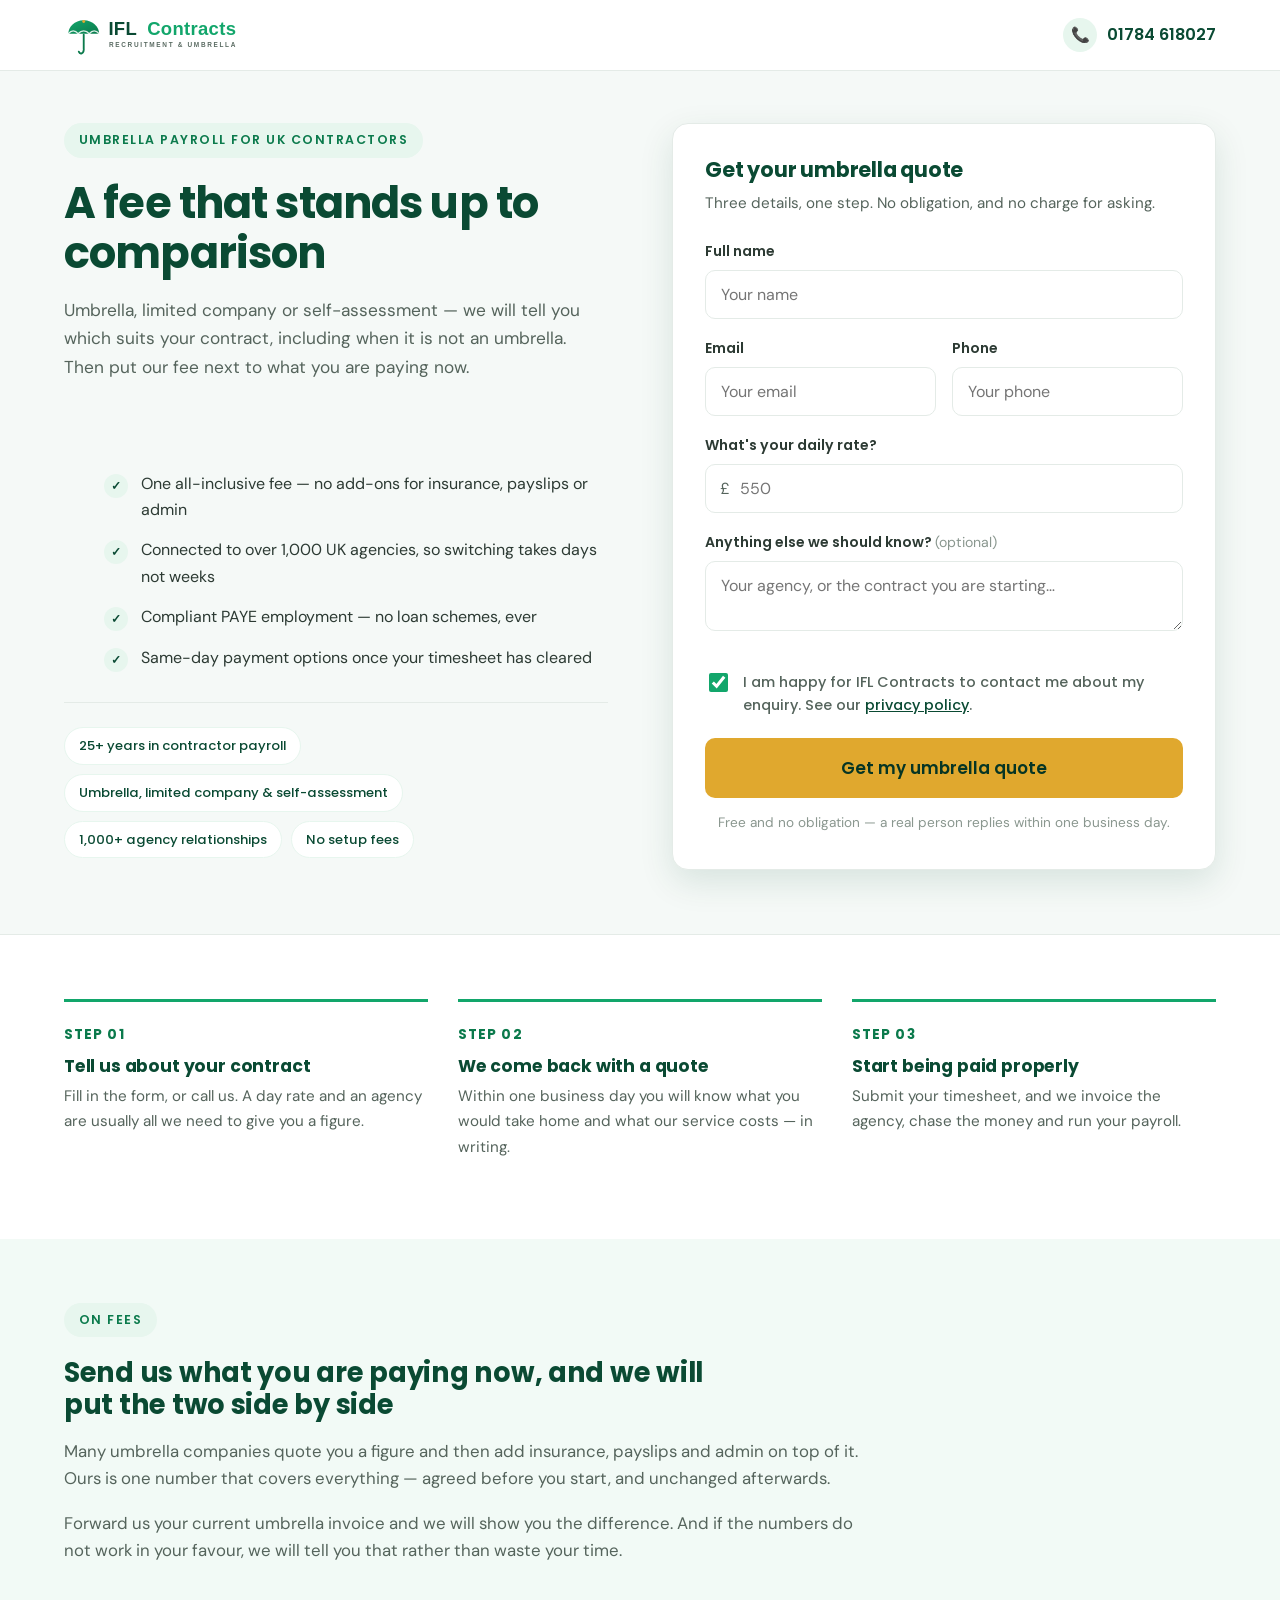
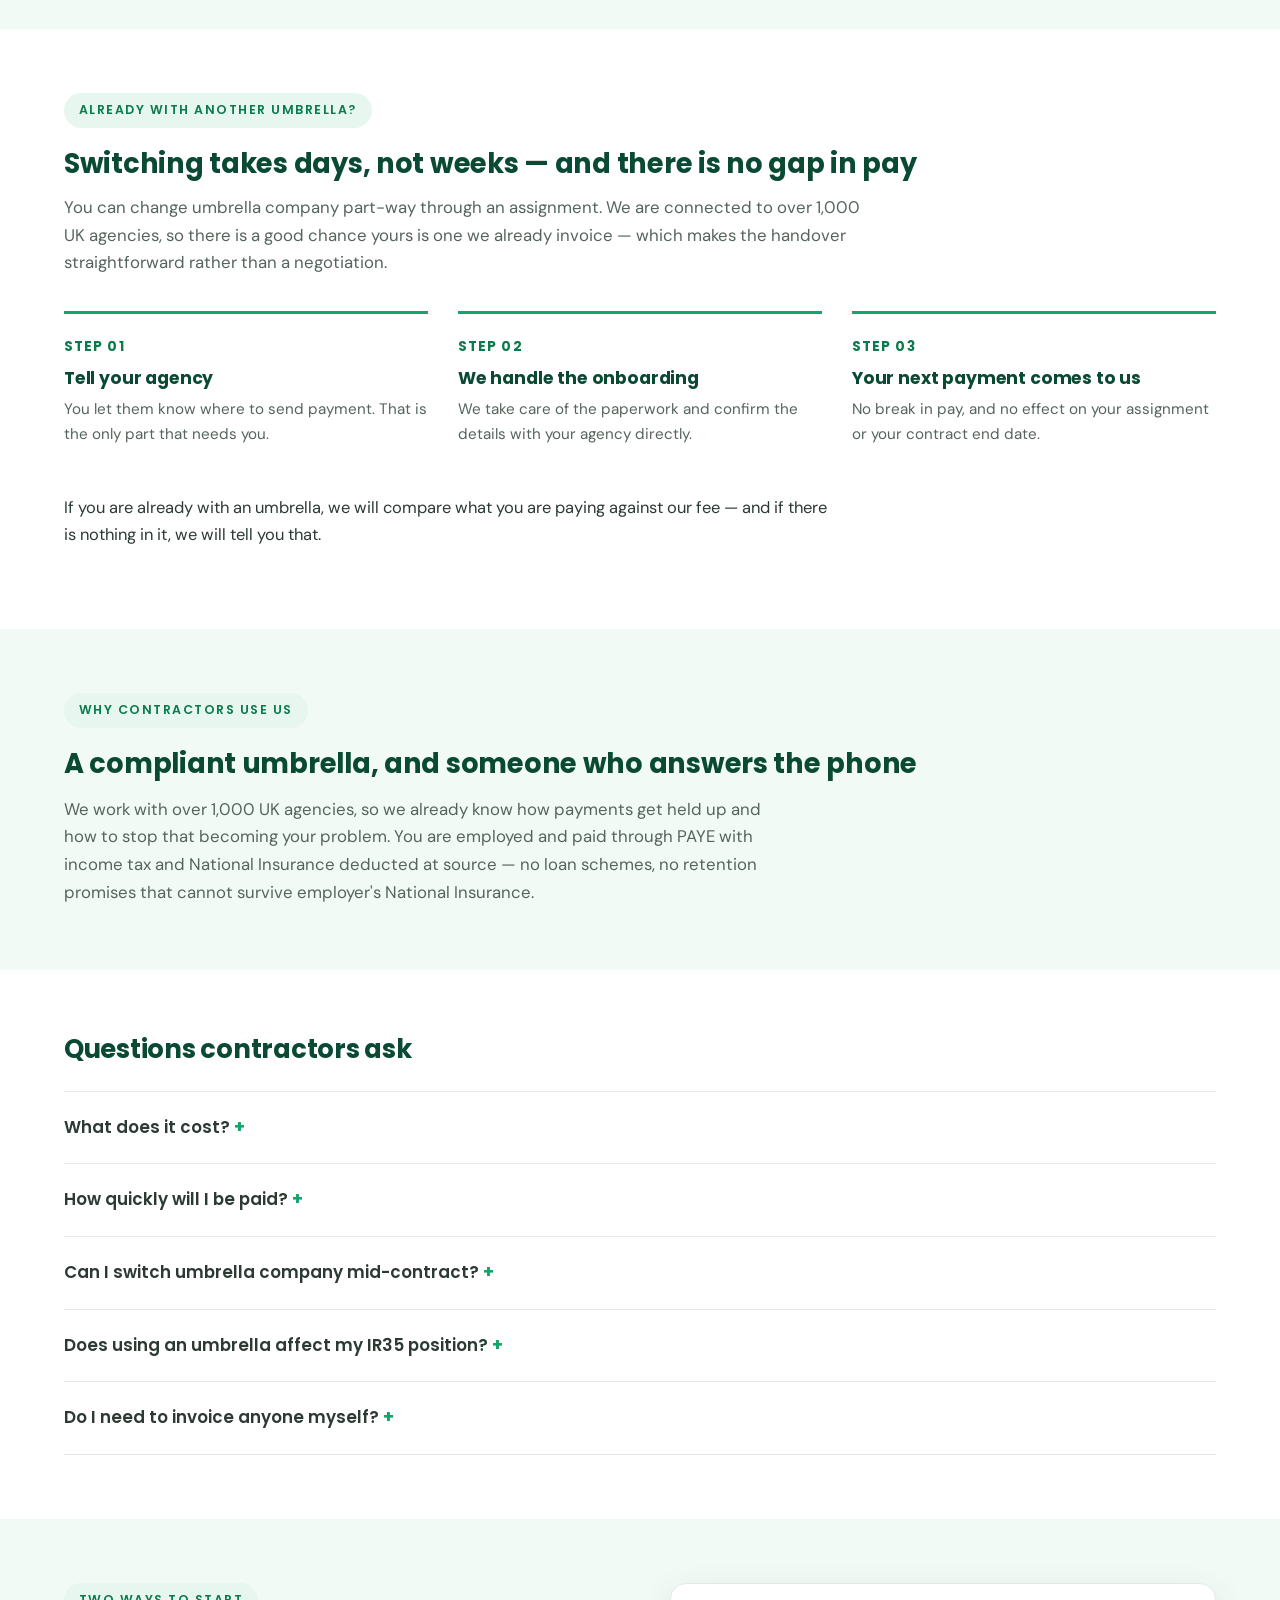
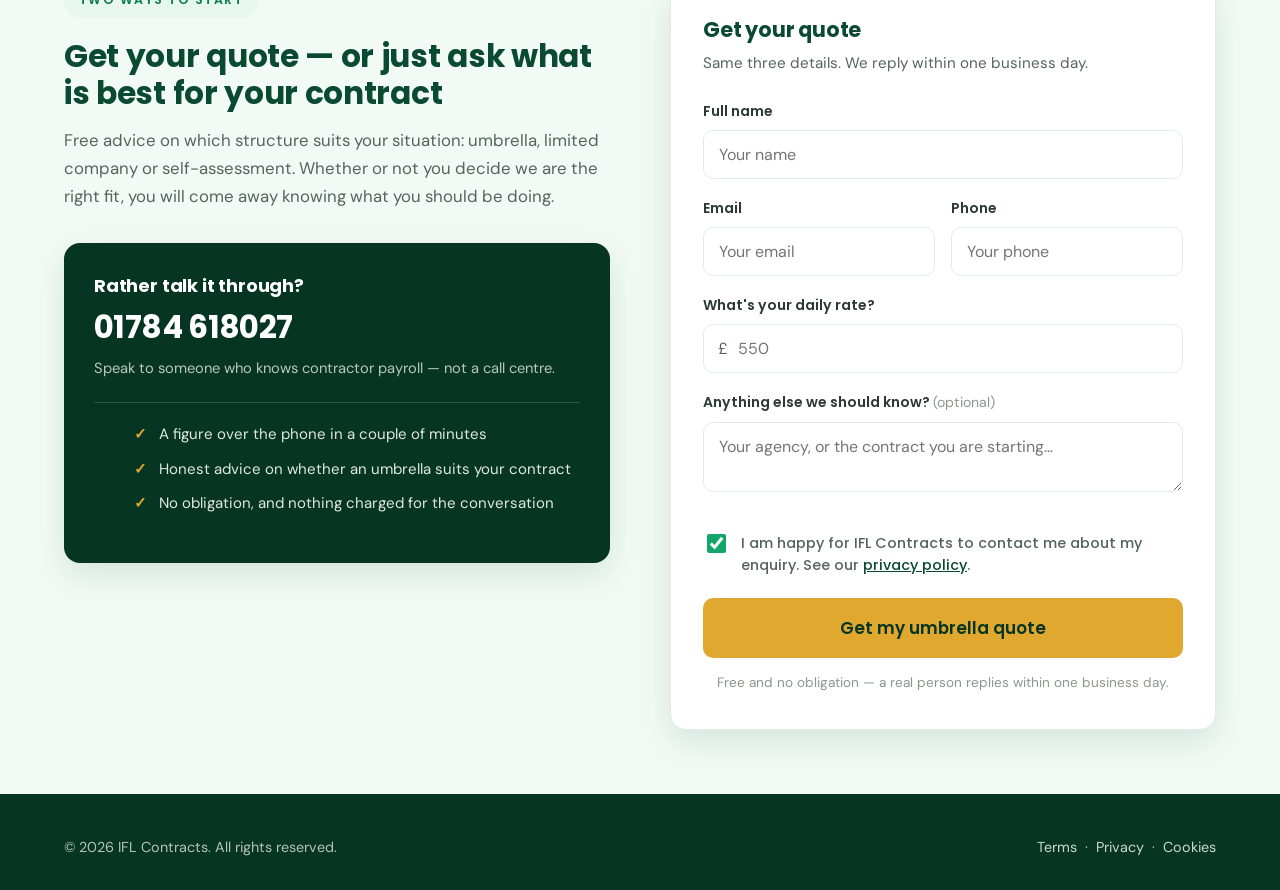
==== commit 1b9c09f5: "Landing page: show a currency prefix inside the daily rate field" ====
--- a/quote/index.html
+++ b/quote/index.html
@@ -83,7 +83,10 @@
           <input class="enq-input enq-half-r" id="q-phone" name="phone" type="tel" inputmode="tel" placeholder="Your phone" autocomplete="tel" aria-label="Your phone">
 
           <label class="enq-label" for="q-rate">What's your daily rate?</label>
-          <input class="enq-input" id="q-rate" name="dayRate" type="text" inputmode="decimal" placeholder="e.g. 550" autocomplete="off" aria-label="What's your daily rate?" required>
+          <div class="enq-money">
+            <span class="enq-prefix" aria-hidden="true">£</span>
+            <input class="enq-input" id="q-rate" name="dayRate" type="text" inputmode="decimal" placeholder="550" autocomplete="off" aria-label="Your daily rate in pounds" required>
+          </div>
 
           <label class="enq-label" for="q-message">Anything else we should know? <span class="opt">(optional)</span></label>
           <textarea class="enq-textarea" id="q-message" name="message" rows="2" placeholder="Your agency, or the contract you are starting…"></textarea>
@@ -281,7 +284,10 @@
             <input class="enq-input enq-half-r" id="cq-phone" name="phone" type="tel" inputmode="tel" placeholder="Your phone" autocomplete="tel" aria-label="Your phone">
 
             <label class="enq-label" for="cq-rate">What's your daily rate?</label>
-            <input class="enq-input" id="cq-rate" name="dayRate" type="text" inputmode="decimal" placeholder="e.g. 550" autocomplete="off" aria-label="What's your daily rate?" required>
+            <div class="enq-money">
+              <span class="enq-prefix" aria-hidden="true">£</span>
+              <input class="enq-input" id="cq-rate" name="dayRate" type="text" inputmode="decimal" placeholder="550" autocomplete="off" aria-label="Your daily rate in pounds" required>
+            </div>
 
             <label class="enq-label" for="cq-message">Anything else we should know? <span class="opt">(optional)</span></label>
             <textarea class="enq-textarea" id="cq-message" name="message" rows="2" placeholder="Your agency, or the contract you are starting…"></textarea>
--- a/css/quote.css
+++ b/css/quote.css
@@ -209,6 +209,26 @@
   box-shadow: 0 0 0 4px var(--green-light);
 }
 
+/* Currency prefix for the day rate. The £ sits inside the field so the unit is
+   still obvious once a number has been typed and the placeholder has gone —
+   same idea as .wz-input-wrap on Find Umbrella. */
+/* The wrapper carries the spacing, so its height is exactly the input's and the
+   £ centres on the field itself — not on the 18px margin below it. */
+.enq-money { position: relative; margin-bottom: 18px; }
+.enq-money .enq-prefix {
+  position: absolute;
+  left: 15px;
+  top: 0;
+  bottom: 0;
+  display: flex;
+  align-items: center;
+  font-family: 'DM Sans', sans-serif;
+  font-size: 1rem;
+  color: var(--grey-700);
+  pointer-events: none;
+}
+.enq-money .enq-input { padding-left: 34px; margin-bottom: 0; }
+
 /* Consent */
 .enq-consent {
   display: flex;
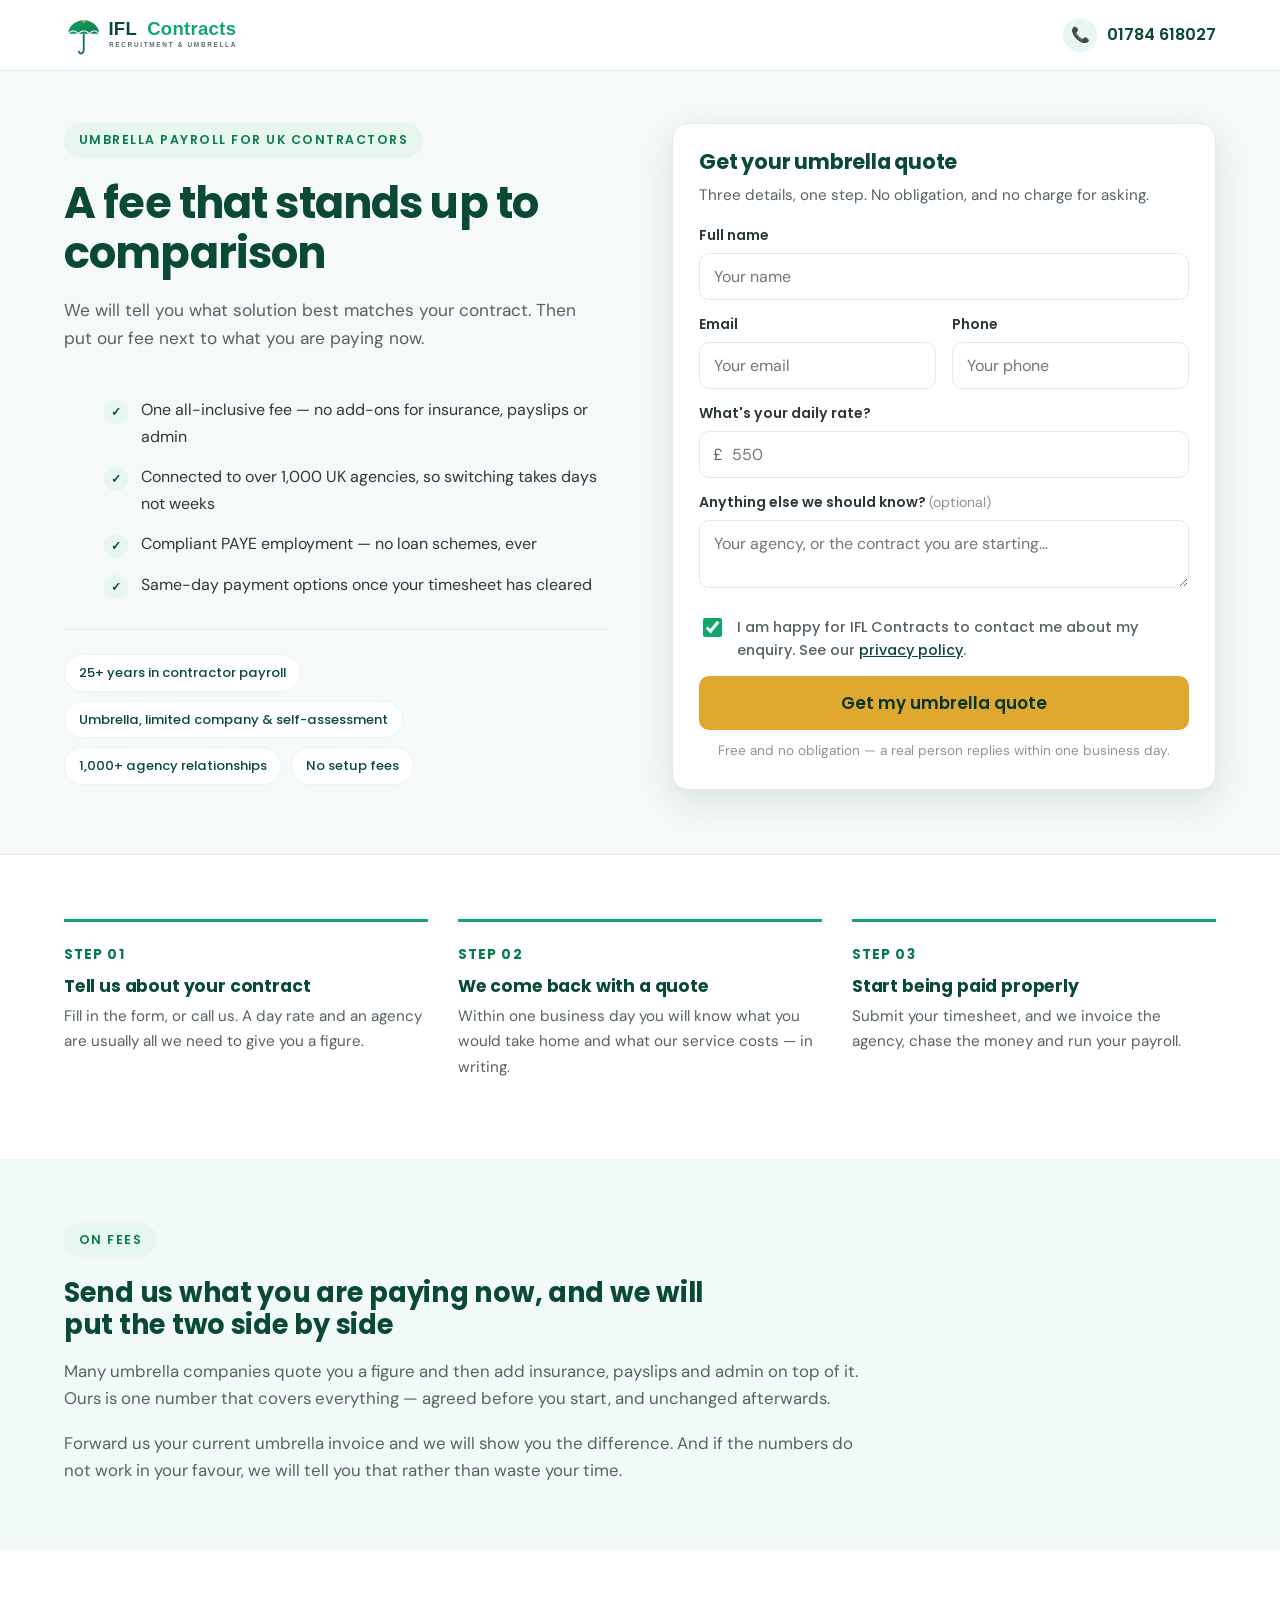
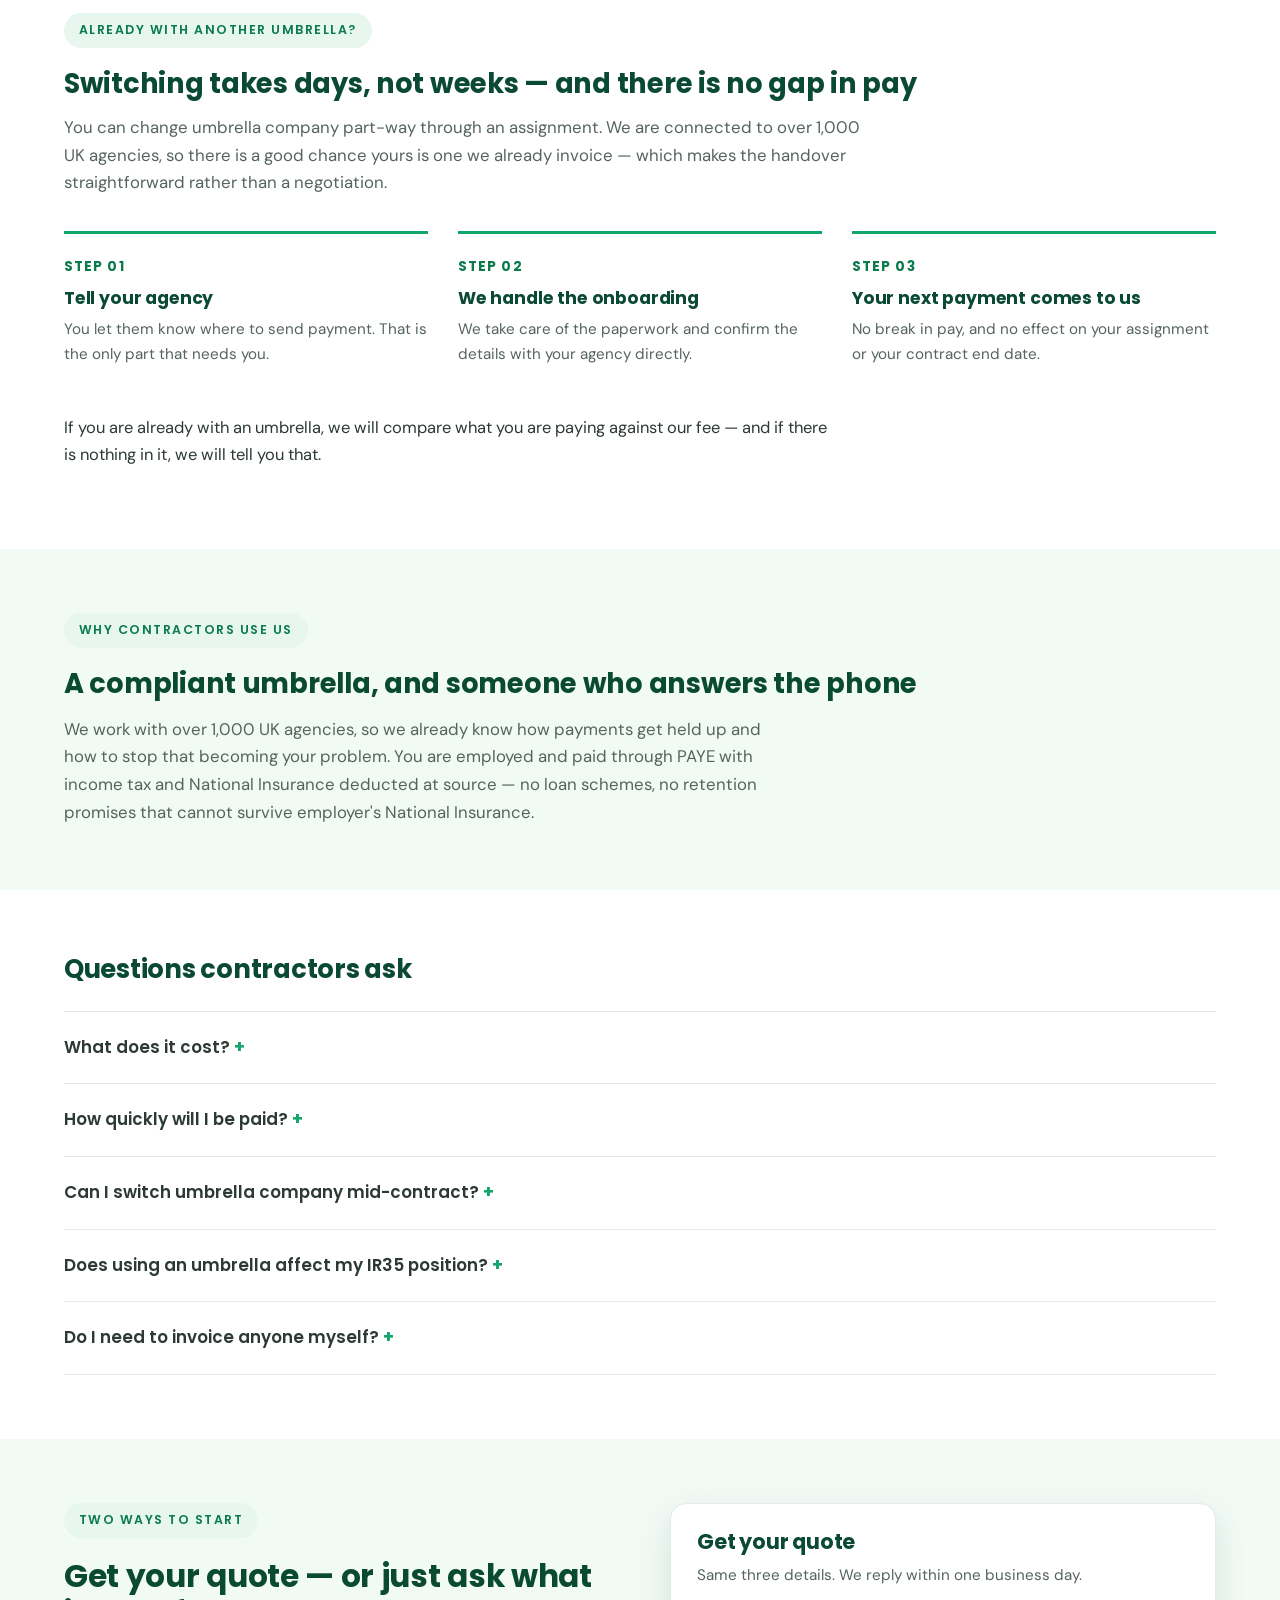
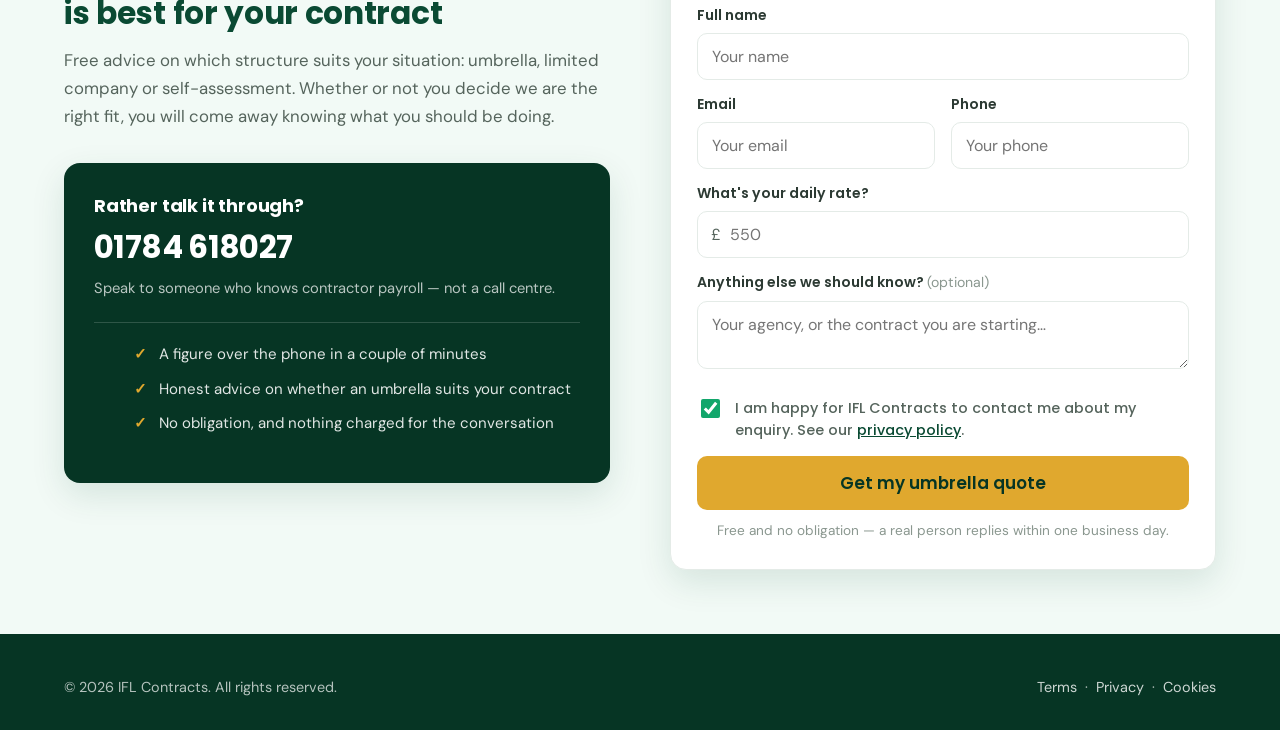
==== commit 60c08447: "Homepage and umbrella page: push umbrella CTAs to the quote landing page; reword hero sub" ====
--- a/quote/index.html
+++ b/quote/index.html
@@ -44,7 +44,7 @@
     <div class="lp-copy">
       <span class="lp-eyebrow">Umbrella payroll for UK contractors</span>
       <h1>A fee that stands up to comparison</h1>
-      <p class="lp-sub">Umbrella, limited company or self-assessment — we will tell you which suits your contract, including when it is not an umbrella. Then put our fee next to what you are paying now.</p>
+      <p class="lp-sub">We will tell you what solution best matches your contract. Then put our fee next to what you are paying now.</p>
     </div>
 
     <div class="lp-form-col">
--- a/css/quote.css
+++ b/css/quote.css
@@ -62,7 +62,7 @@
     "copy  form"
     "extra form";
   column-gap: clamp(32px, 5vw, 64px);
-  row-gap: 34px;
+  row-gap: 14px;
   align-items: start;
 }
 /* Scoped to .lp-hero on purpose: an unscoped `grid-area: form` leaks into
@@ -93,7 +93,7 @@
   font-size: 1.08rem;
   color: var(--grey-700);
   line-height: 1.65;
-  margin-bottom: 28px;
+  margin-bottom: 10px;
   max-width: 46ch;
 }
 .lp-points { list-style: none; display: grid; gap: 14px; margin-bottom: 30px; }
@@ -144,7 +144,7 @@
   border: 1px solid var(--grey-200);
   border-radius: var(--radius);
   box-shadow: var(--shadow-md);
-  padding: 34px 32px;
+  padding: 26px;
 }
 .lp-form-card h2 {
   font-size: 1.3rem;
@@ -153,7 +153,7 @@
 .lp-form-card .lp-form-sub {
   font-size: 0.95rem;
   color: var(--grey-700);
-  margin-bottom: 24px;
+  margin-bottom: 16px;
 }
 
 /* Labels are siblings of their control, and every control is a flat child of the
@@ -180,15 +180,19 @@
   font-weight: 600;
   font-size: 0.88rem;
   color: var(--grey-900);
-  margin-bottom: 7px;
+  margin-bottom: 6px;
 }
 .enq-label .opt {
   font-weight: 400;
   color: var(--grey-500);
   font-family: 'DM Sans', sans-serif;
 }
-.enq-input,
-.enq-textarea {
+/* Scoped through .enq-form deliberately: style.css styles these controls via
+   `form input[type=text]` etc, which is specificity (0,1,2) and outranks a bare
+   `.enq-input` (0,1,0). Without this the padding, border and colours below were
+   silently ignored and the controls kept style.css's 13px/1px/1rem values. */
+.enq-form .enq-input,
+.enq-form .enq-textarea {
   display: block;
   width: 100%;
   font-family: 'DM Sans', sans-serif;
@@ -197,13 +201,13 @@
   background: #fff;
   border: 1.5px solid var(--grey-200);
   border-radius: var(--radius-sm);
-  padding: 13px 15px;
-  margin-bottom: 18px;
+  padding: 12px 14px;
+  margin-bottom: 13px;
   transition: border-color .18s ease, box-shadow .18s ease;
 }
-.enq-textarea { resize: vertical; min-height: 62px; }
-.enq-input:focus,
-.enq-textarea:focus {
+.enq-form .enq-textarea { resize: vertical; min-height: 62px; }
+.enq-form .enq-input:focus,
+.enq-form .enq-textarea:focus {
   outline: none;
   border-color: var(--green);
   box-shadow: 0 0 0 4px var(--green-light);
@@ -214,10 +218,10 @@
    same idea as .wz-input-wrap on Find Umbrella. */
 /* The wrapper carries the spacing, so its height is exactly the input's and the
    £ centres on the field itself — not on the 18px margin below it. */
-.enq-money { position: relative; margin-bottom: 18px; }
+.enq-money { position: relative; margin-bottom: 13px; }
 .enq-money .enq-prefix {
   position: absolute;
-  left: 15px;
+  left: 14px;
   top: 0;
   bottom: 0;
   display: flex;
@@ -227,14 +231,14 @@
   color: var(--grey-700);
   pointer-events: none;
 }
-.enq-money .enq-input { padding-left: 34px; margin-bottom: 0; }
+.enq-form .enq-money .enq-input { padding-left: 32px; margin-bottom: 0; }
 
 /* Consent */
 .enq-consent {
   display: flex;
   gap: 12px;
   align-items: flex-start;
-  margin: 22px 0;
+  margin: 15px 0;
   font-size: 0.9rem;
   color: var(--grey-700);
   line-height: 1.55;
@@ -252,7 +256,7 @@
 }
 
 /* Cloudflare Turnstile host — collapses when no widget is mounted */
-.enq-turnstile { margin: 20px 0 4px; }
+.enq-turnstile { margin: 14px 0 2px; }
 .enq-turnstile:empty { display: none; }
 
 .enq-submit {
@@ -260,7 +264,7 @@
   font-family: 'Poppins', sans-serif;
   font-weight: 600;
   font-size: 1.05rem;
-  padding: 17px 24px;
+  padding: 14px 24px;
   border: 0;
   border-radius: var(--radius-sm);
   background: var(--gold);
@@ -276,7 +280,7 @@
   font-size: 0.85rem;
   color: var(--grey-500);
   text-align: center;
-  margin: 14px 0 0;
+  margin: 10px 0 0;
 }
 
 /* Validation error */
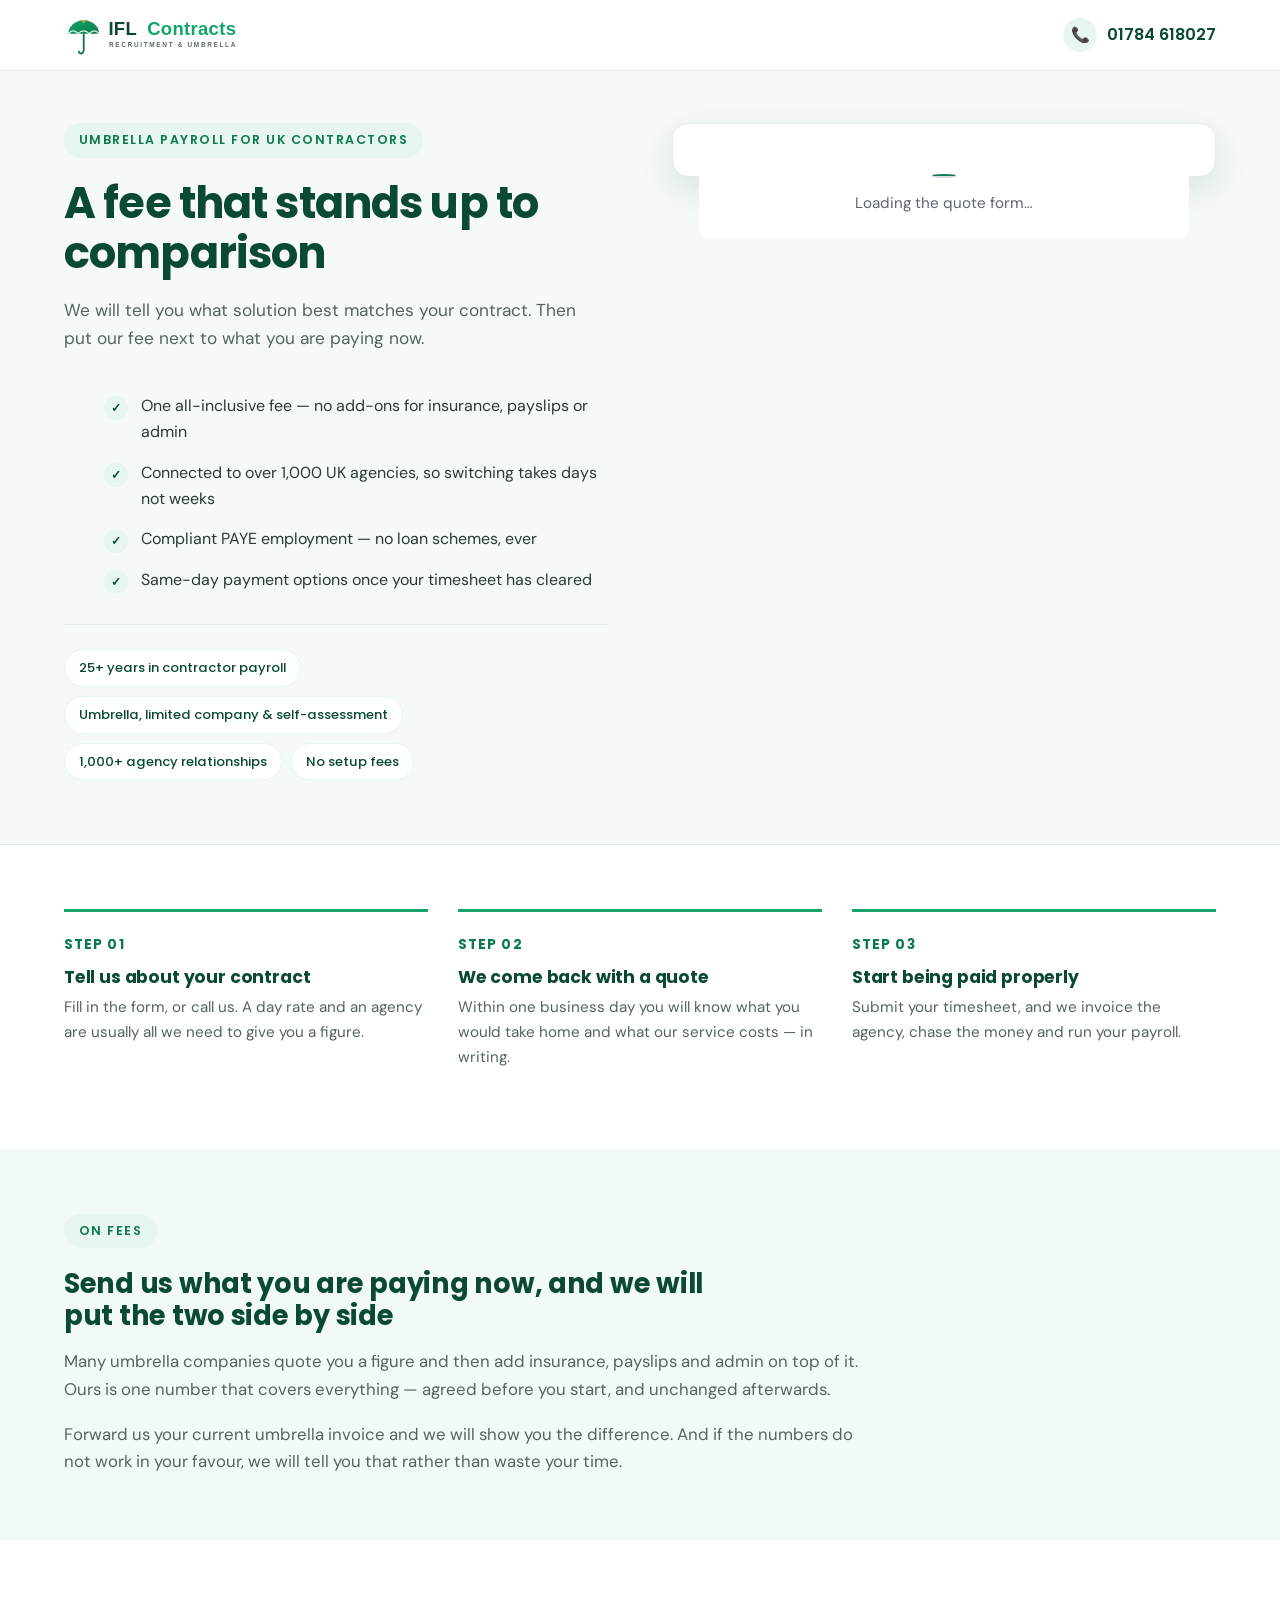
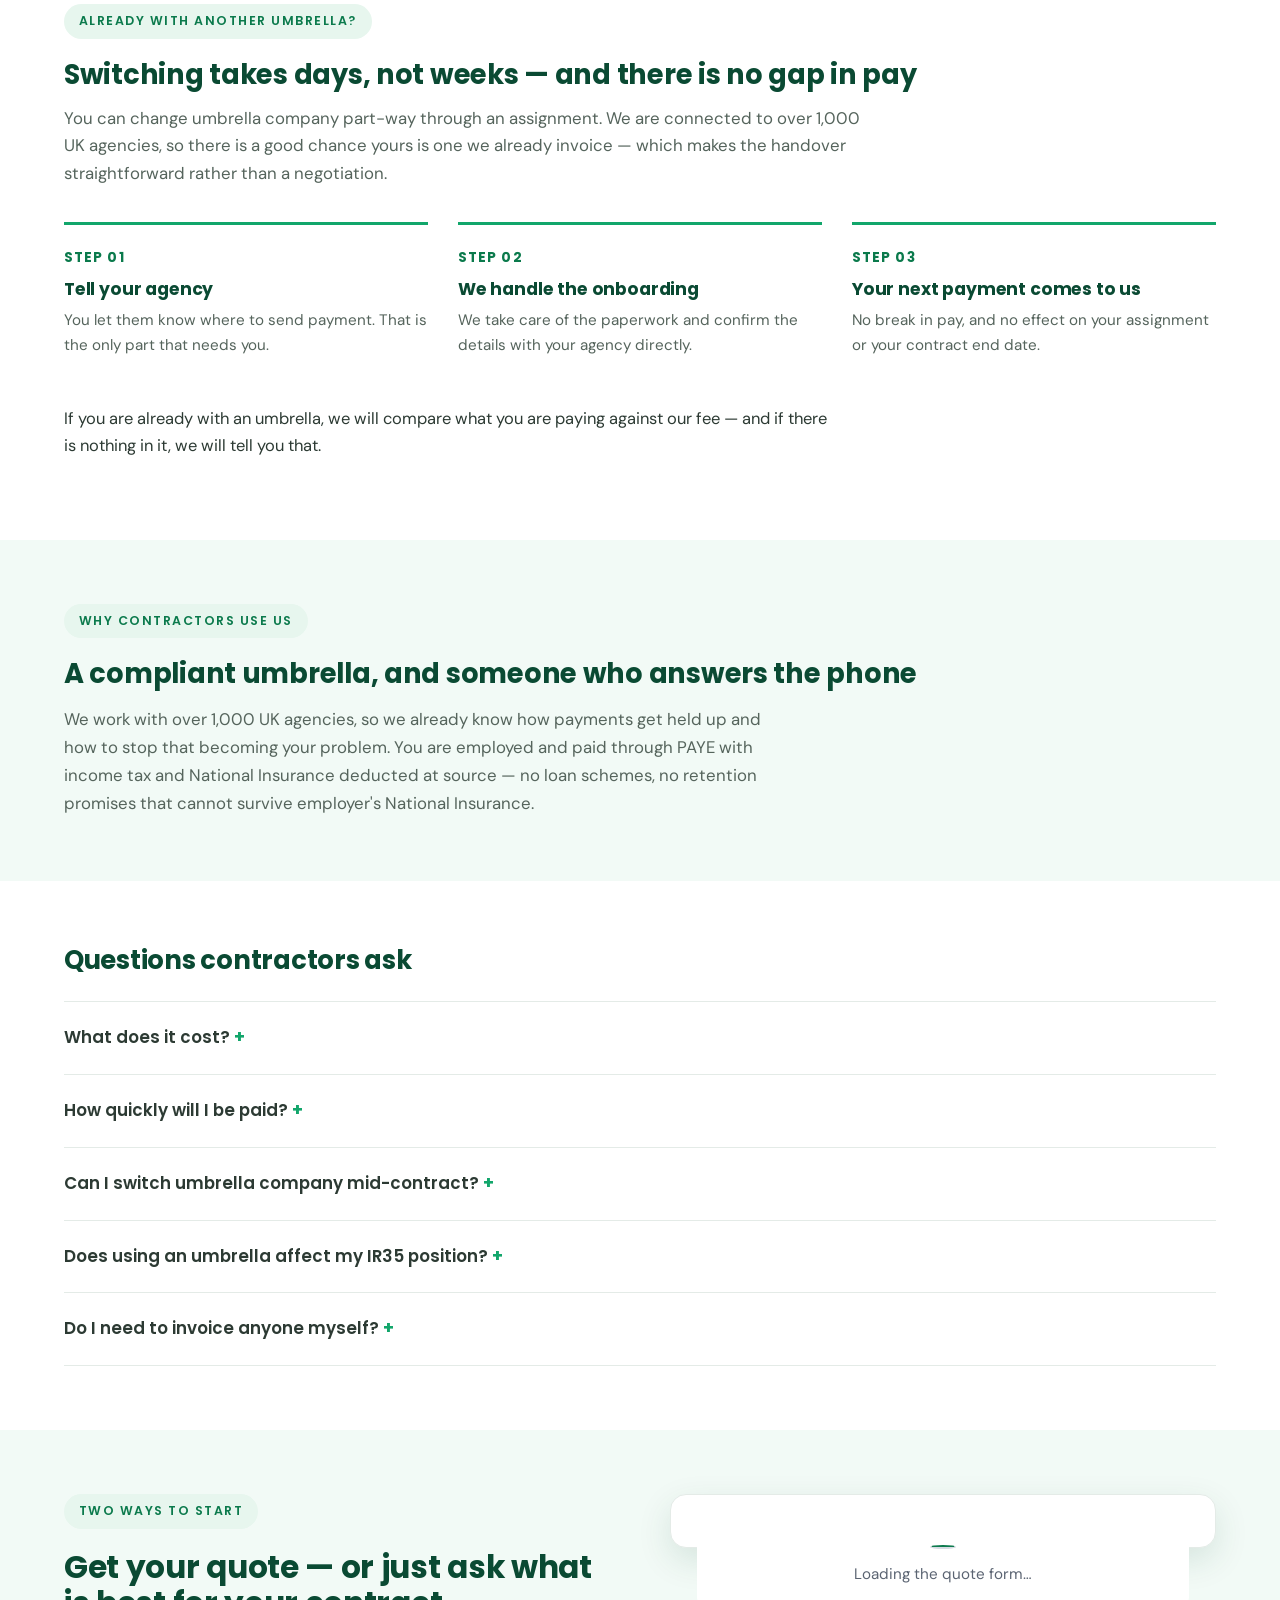
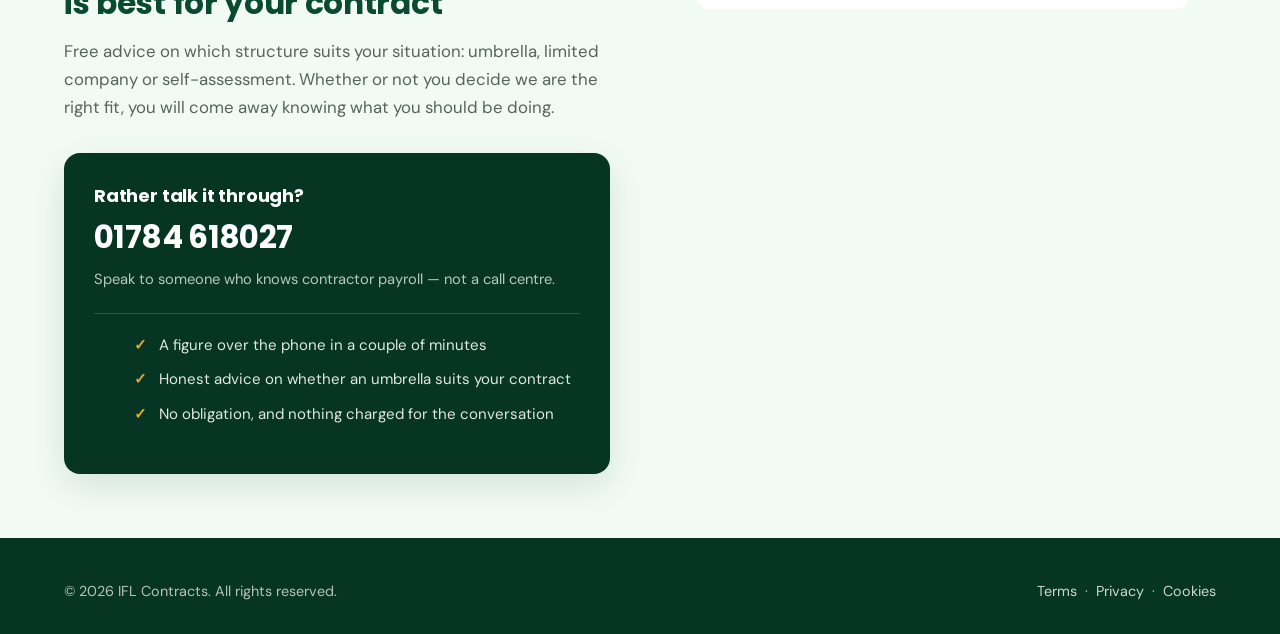
==== commit 133ee235: "The quote page mounts Cortoa's form, so Find Umbrella answers these enquiries" ====
--- a/quote/index.html
+++ b/quote/index.html
@@ -50,60 +50,11 @@
     <div class="lp-form-col">
       <div class="lp-form-card">
 
-        <div class="enq-error lp-hide" role="alert"></div>
-
-        <div class="lp-success lp-hide" role="status">
-          <div class="mark">✓</div>
-          <h2>Thanks — we have got it</h2>
-          <p>One of our team will be in touch within one business day with your quote.</p>
-          <div class="lp-success-call">
-            Need an answer sooner?<br>
-            <a href="tel:+441784618027" style="font-weight:700; color:var(--green-dark);">01784 618027</a>
-          </div>
-        </div>
-
-        <div class="lp-fallback lp-hide">
-          <h3>Call us instead — it is quicker</h3>
-          <p>We are available now and can give you a figure over the phone in a couple of minutes.</p>
-          <a href="tel:+441784618027" class="lp-fallback-call">01784 618027</a>
-          <p style="margin-bottom:0;"><a href="mailto:info@iflcontracts.co.uk">info@iflcontracts.co.uk</a></p>
-        </div>
-
-        <form class="enq-form" method="POST" autocomplete="on" novalidate>
-          <h2>Get your umbrella quote</h2>
-          <p class="lp-form-sub">Three details, one step. No obligation, and no charge for asking.</p>
-
-          <label class="enq-label" for="q-name">Full name</label>
-          <input class="enq-input" id="q-name" name="name" type="text" placeholder="Your name" autocomplete="name" aria-label="Your name" required>
-
-          <label class="enq-label enq-half-l" for="q-email">Email</label>
-          <input class="enq-input enq-half-l" id="q-email" name="email" type="email" inputmode="email" placeholder="Your email" autocomplete="email" aria-label="Your email" required>
-
-          <label class="enq-label enq-half-r" for="q-phone">Phone</label>
-          <input class="enq-input enq-half-r" id="q-phone" name="phone" type="tel" inputmode="tel" placeholder="Your phone" autocomplete="tel" aria-label="Your phone">
-
-          <label class="enq-label" for="q-rate">What's your daily rate?</label>
-          <div class="enq-money">
-            <span class="enq-prefix" aria-hidden="true">£</span>
-            <input class="enq-input" id="q-rate" name="dayRate" type="text" inputmode="decimal" placeholder="550" autocomplete="off" aria-label="Your daily rate in pounds" required>
-          </div>
-
-          <label class="enq-label" for="q-message">Anything else we should know? <span class="opt">(optional)</span></label>
-          <textarea class="enq-textarea" id="q-message" name="message" rows="2" placeholder="Your agency, or the contract you are starting…"></textarea>
-
-          <input class="enq-hp" type="text" name="website" tabindex="-1" autocomplete="off" aria-hidden="true">
-          <input type="hidden" name="_t" value="">
-
-          <label class="enq-consent">
-            <input type="checkbox" name="consent" checked required>
-            <span>I am happy for IFL Contracts to contact me about my enquiry. See our <a href="../privacy.html">privacy policy</a>.</span>
-          </label>
-
-          <div class="enq-turnstile" data-turnstile></div>
-
-          <button type="submit" class="enq-submit">Get my umbrella quote</button>
-          <p class="enq-note">Free and no obligation — a real person replies within one business day.</p>
-        </form>
+        <!-- Cortoa's own form, mounted by js/cortoa-quote-embed.js.
+        There is deliberately no second form behind it: two forms asking
+        the same questions would be two sets of answers, with no way to
+        tell from the results which one a visitor used. -->
+        <div data-cortoa-form="ifl-contracts-quote" data-min-height="560"></div>
 
       </div>
     </div>
@@ -251,60 +202,11 @@
       <div class="lp-form-col">
         <div class="lp-form-card">
 
-          <div class="enq-error lp-hide" role="alert"></div>
-
-          <div class="lp-success lp-hide" role="status">
-            <div class="mark">✓</div>
-            <h2>Thanks — we have got it</h2>
-            <p>One of our team will be in touch within one business day with your quote.</p>
-            <div class="lp-success-call">
-              Need an answer sooner?<br>
-              <a href="tel:+441784618027" style="font-weight:700; color:var(--green-dark);">01784 618027</a>
-            </div>
-          </div>
-
-          <div class="lp-fallback lp-hide">
-            <h3>Call us instead — it is quicker</h3>
-            <p>We are available now and can give you a figure over the phone in a couple of minutes.</p>
-            <a href="tel:+441784618027" class="lp-fallback-call">01784 618027</a>
-            <p style="margin-bottom:0;"><a href="mailto:info@iflcontracts.co.uk">info@iflcontracts.co.uk</a></p>
-          </div>
-
-          <form class="enq-form" method="POST" autocomplete="on" novalidate>
-            <h2>Get your quote</h2>
-            <p class="lp-form-sub">Same three details. We reply within one business day.</p>
-
-            <label class="enq-label" for="cq-name">Full name</label>
-            <input class="enq-input" id="cq-name" name="name" type="text" placeholder="Your name" autocomplete="name" aria-label="Your name" required>
-
-            <label class="enq-label enq-half-l" for="cq-email">Email</label>
-            <input class="enq-input enq-half-l" id="cq-email" name="email" type="email" inputmode="email" placeholder="Your email" autocomplete="email" aria-label="Your email" required>
-
-            <label class="enq-label enq-half-r" for="cq-phone">Phone</label>
-            <input class="enq-input enq-half-r" id="cq-phone" name="phone" type="tel" inputmode="tel" placeholder="Your phone" autocomplete="tel" aria-label="Your phone">
-
-            <label class="enq-label" for="cq-rate">What's your daily rate?</label>
-            <div class="enq-money">
-              <span class="enq-prefix" aria-hidden="true">£</span>
-              <input class="enq-input" id="cq-rate" name="dayRate" type="text" inputmode="decimal" placeholder="550" autocomplete="off" aria-label="Your daily rate in pounds" required>
-            </div>
-
-            <label class="enq-label" for="cq-message">Anything else we should know? <span class="opt">(optional)</span></label>
-            <textarea class="enq-textarea" id="cq-message" name="message" rows="2" placeholder="Your agency, or the contract you are starting…"></textarea>
-
-            <input class="enq-hp" type="text" name="website" tabindex="-1" autocomplete="off" aria-hidden="true">
-            <input type="hidden" name="_t" value="">
-
-            <label class="enq-consent">
-              <input type="checkbox" name="consent" checked required>
-              <span>I am happy for IFL Contracts to contact me about my enquiry. See our <a href="../privacy.html">privacy policy</a>.</span>
-            </label>
-
-            <div class="enq-turnstile" data-turnstile></div>
-
-            <button type="submit" class="enq-submit">Get my umbrella quote</button>
-            <p class="enq-note">Free and no obligation — a real person replies within one business day.</p>
-          </form>
+          <!-- Cortoa's own form, mounted by js/cortoa-quote-embed.js.
+          There is deliberately no second form behind it: two forms asking
+          the same questions would be two sets of answers, with no way to
+          tell from the results which one a visitor used. -->
+          <div data-cortoa-form="ifl-contracts-quote" data-min-height="560"></div>
 
         </div>
       </div>
@@ -325,6 +227,7 @@
   </div>
 </footer>
 
+<script src="../js/cortoa-quote-embed.js"></script>
 <script src="../js/quote.js"></script>
 </body>
 </html>
--- a/css/quote.css
+++ b/css/quote.css
@@ -150,192 +150,6 @@
   font-size: 1.3rem;
   margin-bottom: 8px;
 }
-.lp-form-card .lp-form-sub {
-  font-size: 0.95rem;
-  color: var(--grey-700);
-  margin-bottom: 16px;
-}
-
-/* Labels are siblings of their control, and every control is a flat child of the
-   form, so the form can be repeated down the page without duplicate ids.
-
-   The email/phone pair sits side by side via grid on the form itself rather
-   than a wrapper <div> — presentation only, so the DOM stays flat. */
-.enq-form {
-  display: grid;
-  grid-template-columns: 1fr 1fr;
-  column-gap: 16px;
-  /* Dense packing, so the email and phone LABELS share one row and their two
-     INPUTS share the row beneath. Without it the default cursor never
-     back-fills, and phone drifts a row down into column 2. */
-  grid-auto-flow: row dense;
-}
-.enq-form > * { grid-column: 1 / -1; }
-.enq-form > .enq-half-l { grid-column: 1; }
-.enq-form > .enq-half-r { grid-column: 2; }
-
-.enq-label {
-  display: block;
-  font-family: 'Poppins', sans-serif;
-  font-weight: 600;
-  font-size: 0.88rem;
-  color: var(--grey-900);
-  margin-bottom: 6px;
-}
-.enq-label .opt {
-  font-weight: 400;
-  color: var(--grey-500);
-  font-family: 'DM Sans', sans-serif;
-}
-/* Scoped through .enq-form deliberately: style.css styles these controls via
-   `form input[type=text]` etc, which is specificity (0,1,2) and outranks a bare
-   `.enq-input` (0,1,0). Without this the padding, border and colours below were
-   silently ignored and the controls kept style.css's 13px/1px/1rem values. */
-.enq-form .enq-input,
-.enq-form .enq-textarea {
-  display: block;
-  width: 100%;
-  font-family: 'DM Sans', sans-serif;
-  font-size: 1rem;
-  color: var(--grey-900);
-  background: #fff;
-  border: 1.5px solid var(--grey-200);
-  border-radius: var(--radius-sm);
-  padding: 12px 14px;
-  margin-bottom: 13px;
-  transition: border-color .18s ease, box-shadow .18s ease;
-}
-.enq-form .enq-textarea { resize: vertical; min-height: 62px; }
-.enq-form .enq-input:focus,
-.enq-form .enq-textarea:focus {
-  outline: none;
-  border-color: var(--green);
-  box-shadow: 0 0 0 4px var(--green-light);
-}
-
-/* Currency prefix for the day rate. The £ sits inside the field so the unit is
-   still obvious once a number has been typed and the placeholder has gone —
-   same idea as .wz-input-wrap on Find Umbrella. */
-/* The wrapper carries the spacing, so its height is exactly the input's and the
-   £ centres on the field itself — not on the 18px margin below it. */
-.enq-money { position: relative; margin-bottom: 13px; }
-.enq-money .enq-prefix {
-  position: absolute;
-  left: 14px;
-  top: 0;
-  bottom: 0;
-  display: flex;
-  align-items: center;
-  font-family: 'DM Sans', sans-serif;
-  font-size: 1rem;
-  color: var(--grey-700);
-  pointer-events: none;
-}
-.enq-form .enq-money .enq-input { padding-left: 32px; margin-bottom: 0; }
-
-/* Consent */
-.enq-consent {
-  display: flex;
-  gap: 12px;
-  align-items: flex-start;
-  margin: 15px 0;
-  font-size: 0.9rem;
-  color: var(--grey-700);
-  line-height: 1.55;
-}
-.enq-consent input { width: 19px; height: 19px; flex: 0 0 19px; margin-top: 2px; accent-color: var(--green); }
-.enq-consent a { color: var(--green-dark); text-decoration: underline; }
-
-/* Spam trap — hidden from humans, visible to naive bots */
-.enq-hp {
-  position: absolute;
-  left: -9999px;
-  width: 1px;
-  height: 1px;
-  overflow: hidden;
-}
-
-/* Cloudflare Turnstile host — collapses when no widget is mounted */
-.enq-turnstile { margin: 14px 0 2px; }
-.enq-turnstile:empty { display: none; }
-
-.enq-submit {
-  width: 100%;
-  font-family: 'Poppins', sans-serif;
-  font-weight: 600;
-  font-size: 1.05rem;
-  padding: 14px 24px;
-  border: 0;
-  border-radius: var(--radius-sm);
-  background: var(--gold);
-  color: var(--green-deep);
-  cursor: pointer;
-  transition: background .18s ease, transform .14s ease;
-}
-.enq-submit:hover { background: var(--gold-dark); color: #fff; }
-.enq-submit:active { transform: translateY(1px); }
-.enq-submit:disabled { opacity: .65; cursor: default; transform: none; }
-
-.enq-note {
-  font-size: 0.85rem;
-  color: var(--grey-500);
-  text-align: center;
-  margin: 10px 0 0;
-}
-
-/* Validation error */
-.enq-error {
-  background: #fdf0ef;
-  border: 1px solid #f3cdc9;
-  border-left: 4px solid #c0392b;
-  border-radius: var(--radius-sm);
-  padding: 15px 18px;
-  font-size: 0.93rem;
-  color: #8c2318;
-  margin-bottom: 20px;
-}
-
-/* Success state */
-.lp-success { text-align: center; padding: 16px 0 8px; }
-.lp-success .mark {
-  width: 66px; height: 66px;
-  border-radius: 50%;
-  background: var(--green-light);
-  color: var(--green-dark);
-  font-size: 1.8rem;
-  display: flex;
-  align-items: center;
-  justify-content: center;
-  margin: 0 auto 20px;
-}
-.lp-success h2 { margin-bottom: 12px; }
-.lp-success p { font-size: 1rem; color: var(--grey-700); }
-.lp-success .lp-success-call {
-  margin-top: 24px;
-  padding-top: 22px;
-  border-top: 1px solid var(--grey-200);
-  font-size: 0.95rem;
-  color: var(--grey-700);
-}
-
-/* Unconfigured / failure fallback — never leave a paid click stranded */
-.lp-fallback {
-  background: #fffaf0;
-  border: 1px solid #f2e2c0;
-  border-left: 4px solid var(--gold);
-  border-radius: var(--radius-sm);
-  padding: 22px 24px;
-}
-.lp-fallback h3 { font-size: 1.05rem; margin-bottom: 10px; }
-.lp-fallback p { font-size: 0.95rem; color: var(--grey-700); margin-bottom: 16px; }
-.lp-fallback a.lp-fallback-call {
-  display: block;
-  font-family: 'Poppins', sans-serif;
-  font-weight: 700;
-  font-size: 1.3rem;
-  color: var(--green-dark);
-  margin-bottom: 6px;
-}
 
 /* ---------- Lower sections ---------- */
 .lp-section { padding: 64px 0; }
@@ -386,9 +200,6 @@
 }
 .lp-footer a { color: rgba(255, 255, 255, 0.8); }
 .lp-footer a:hover { color: #fff; }
-
-/* Hidden helper */
-.lp-hide { display: none !important; }
 
 /* ---------- Responsive ---------- */
 @media (max-width: 940px) {
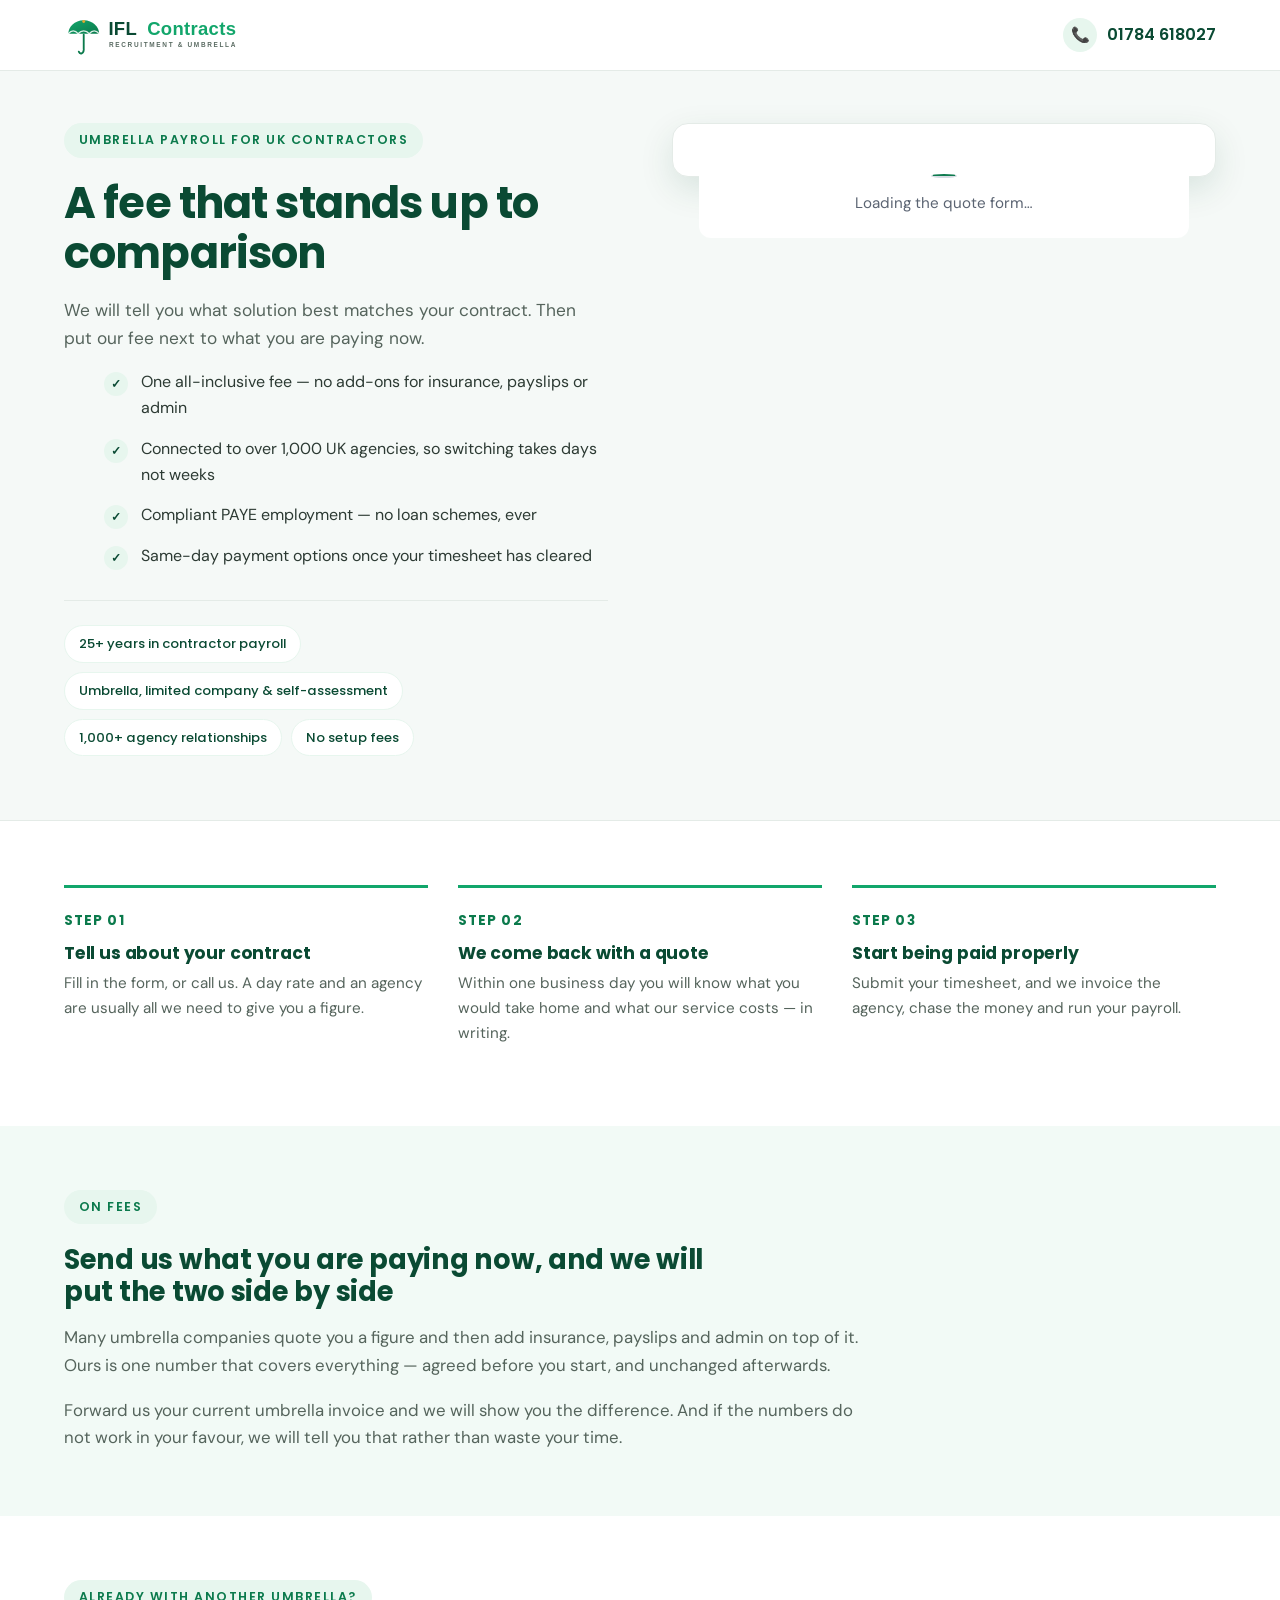
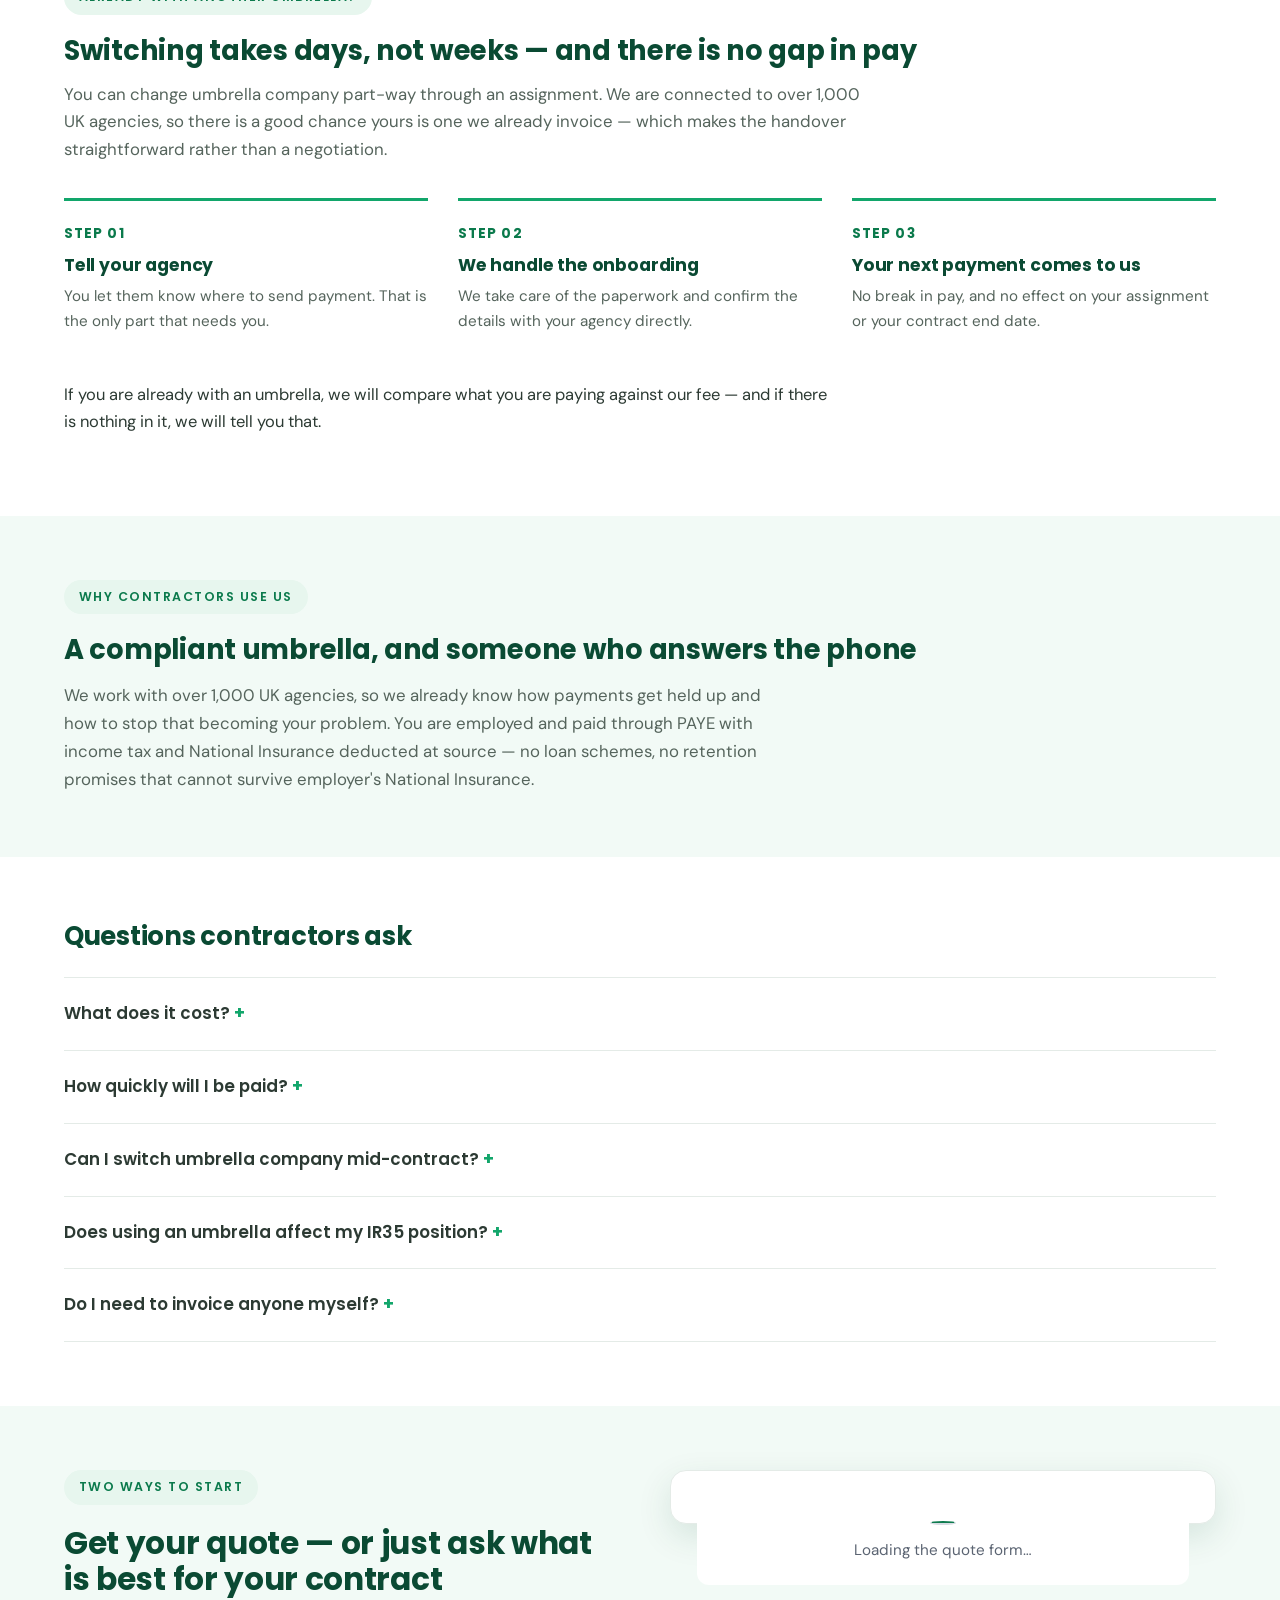
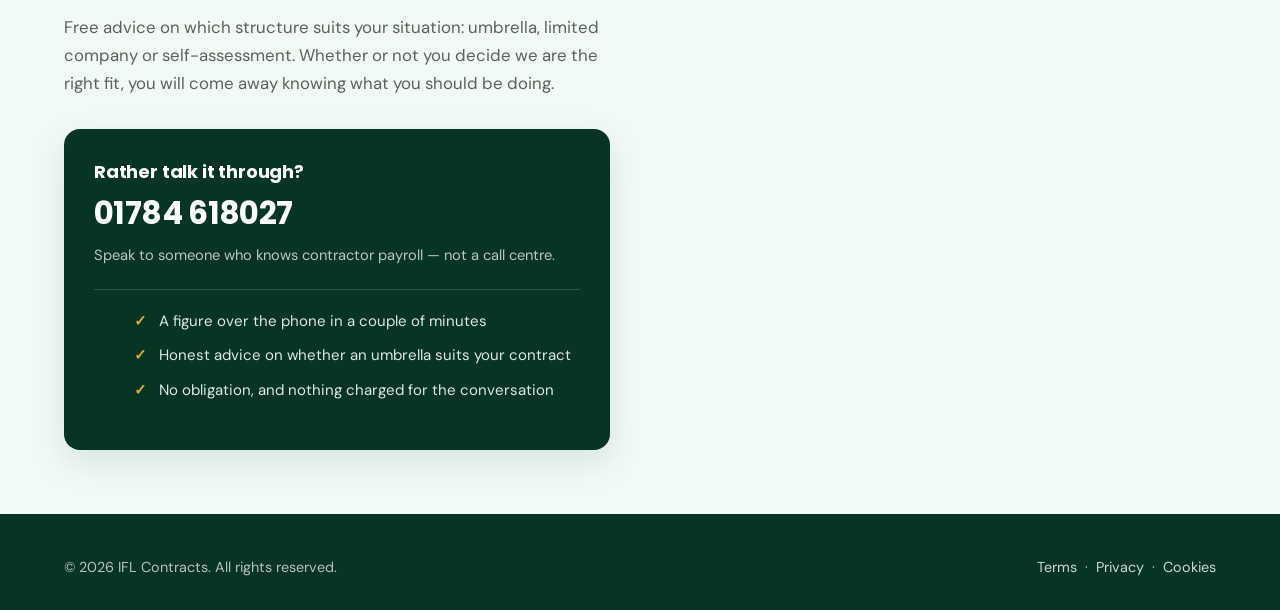
==== commit 5460b78f: "Quote page: the promise list belongs with the headline, not in a row the form stretched" ====
--- a/quote/index.html
+++ b/quote/index.html
@@ -2,7 +2,10 @@
 <html lang="en-GB">
 <head>
   <meta charset="UTF-8">
-  <!-- Google tag (gtag.js) -->
+  <!-- Google Ads page tag. Reports the visit and feeds remarketing. It does
+       NOT report the enquiry: the form stores the ad click id and Cortoa sends
+       the conversion through Bidsphere, using the customer's own ad account.
+       Firing a conversion here as well would count one lead twice. -->
   <script async src="https://www.googletagmanager.com/gtag/js?id=AW-18496074339"></script>
   <script>
     window.dataLayer = window.dataLayer || [];
@@ -45,6 +48,24 @@
       <span class="lp-eyebrow">Umbrella payroll for UK contractors</span>
       <h1>A fee that stands up to comparison</h1>
       <p class="lp-sub">We will tell you what solution best matches your contract. Then put our fee next to what you are paying now.</p>
+
+      <!-- Part of the same block as the headline. As its own row it sat at the
+      top of a row the tall form had stretched, which opened a gap of a couple
+      of hundred pixels under the paragraph. -->
+      <div class="lp-extra">
+        <ul class="lp-points">
+          <li>One all-inclusive fee — no add-ons for insurance, payslips or admin</li>
+          <li>Connected to over 1,000 UK agencies, so switching takes days not weeks</li>
+          <li>Compliant PAYE employment — no loan schemes, ever</li>
+          <li>Same-day payment options once your timesheet has cleared</li>
+        </ul>
+        <div class="lp-trust">
+          <span>25+ years in contractor payroll</span>
+          <span>Umbrella, limited company &amp; self-assessment</span>
+          <span>1,000+ agency relationships</span>
+          <span>No setup fees</span>
+        </div>
+      </div>
     </div>
 
     <div class="lp-form-col">
@@ -56,21 +77,6 @@
         tell from the results which one a visitor used. -->
         <div data-cortoa-form="ifl-contracts-quote" data-min-height="560"></div>
 
-      </div>
-    </div>
-
-    <div class="lp-extra">
-      <ul class="lp-points">
-        <li>One all-inclusive fee — no add-ons for insurance, payslips or admin</li>
-        <li>Connected to over 1,000 UK agencies, so switching takes days not weeks</li>
-        <li>Compliant PAYE employment — no loan schemes, ever</li>
-        <li>Same-day payment options once your timesheet has cleared</li>
-      </ul>
-      <div class="lp-trust">
-        <span>25+ years in contractor payroll</span>
-        <span>Umbrella, limited company &amp; self-assessment</span>
-        <span>1,000+ agency relationships</span>
-        <span>No setup fees</span>
       </div>
     </div>
 
@@ -228,6 +234,9 @@
 </footer>
 
 <script src="../js/cortoa-quote-embed.js"></script>
-<script src="../js/quote.js"></script>
+<script>
+  var yearEl = document.getElementById("lpYear");
+  if (yearEl) yearEl.textContent = new Date().getFullYear();
+</script>
 </body>
 </html>
--- a/css/quote.css
+++ b/css/quote.css
@@ -58,11 +58,8 @@
 .lp-hero .container {
   display: grid;
   grid-template-columns: 1fr 1fr;
-  grid-template-areas:
-    "copy  form"
-    "extra form";
+  grid-template-areas: "copy form";
   column-gap: clamp(32px, 5vw, 64px);
-  row-gap: 14px;
   align-items: start;
 }
 /* Scoped to .lp-hero on purpose: an unscoped `grid-area: form` leaks into
@@ -70,7 +67,6 @@
    track, collapsing the layout. */
 .lp-hero .lp-copy { grid-area: copy; }
 .lp-hero .lp-form-col { grid-area: form; }
-.lp-hero .lp-extra { grid-area: extra; }
 .lp-eyebrow {
   display: inline-block;
   font-family: 'Poppins', sans-serif;
@@ -205,7 +201,7 @@
 @media (max-width: 940px) {
   .lp-hero .container {
     grid-template-columns: 1fr;
-    grid-template-areas: "copy" "form" "extra";
+    grid-template-areas: "copy" "form";
     row-gap: 32px;
   }
   .lp-hero { padding: 40px 0 52px; }
